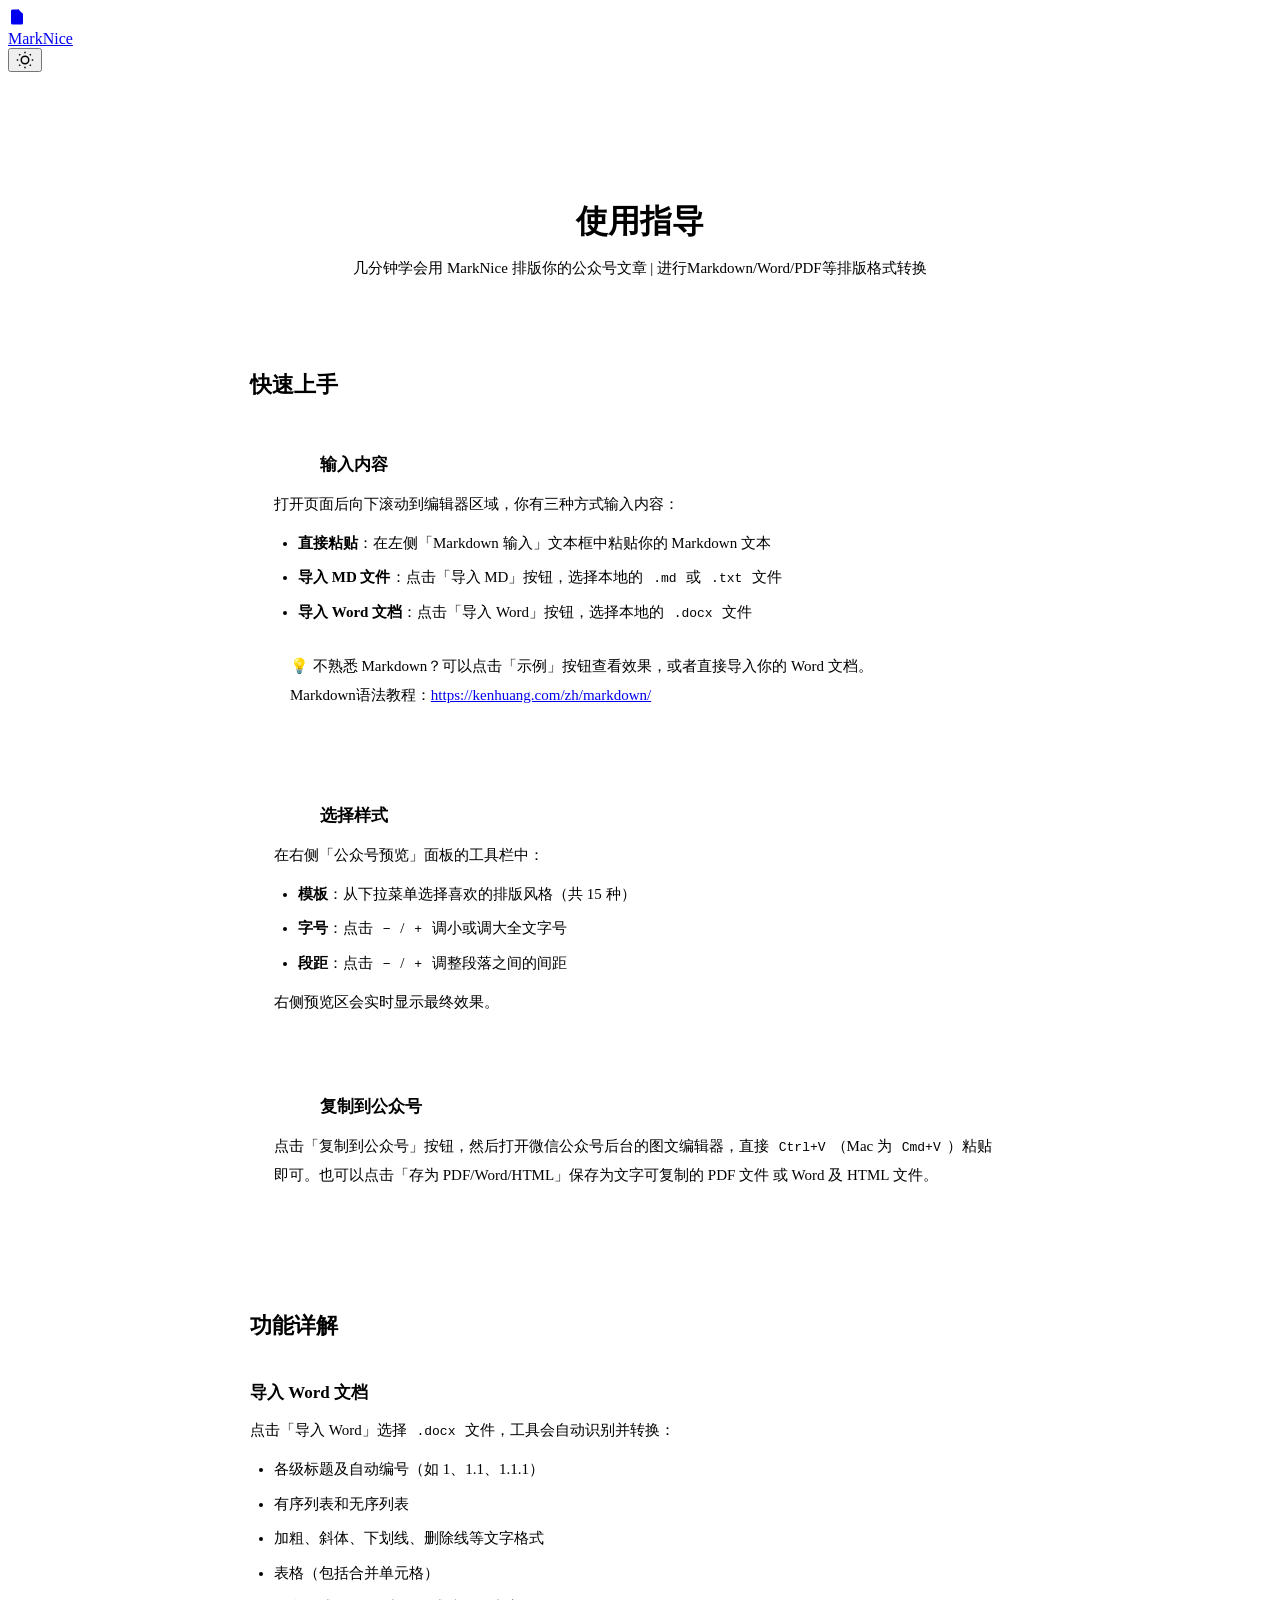
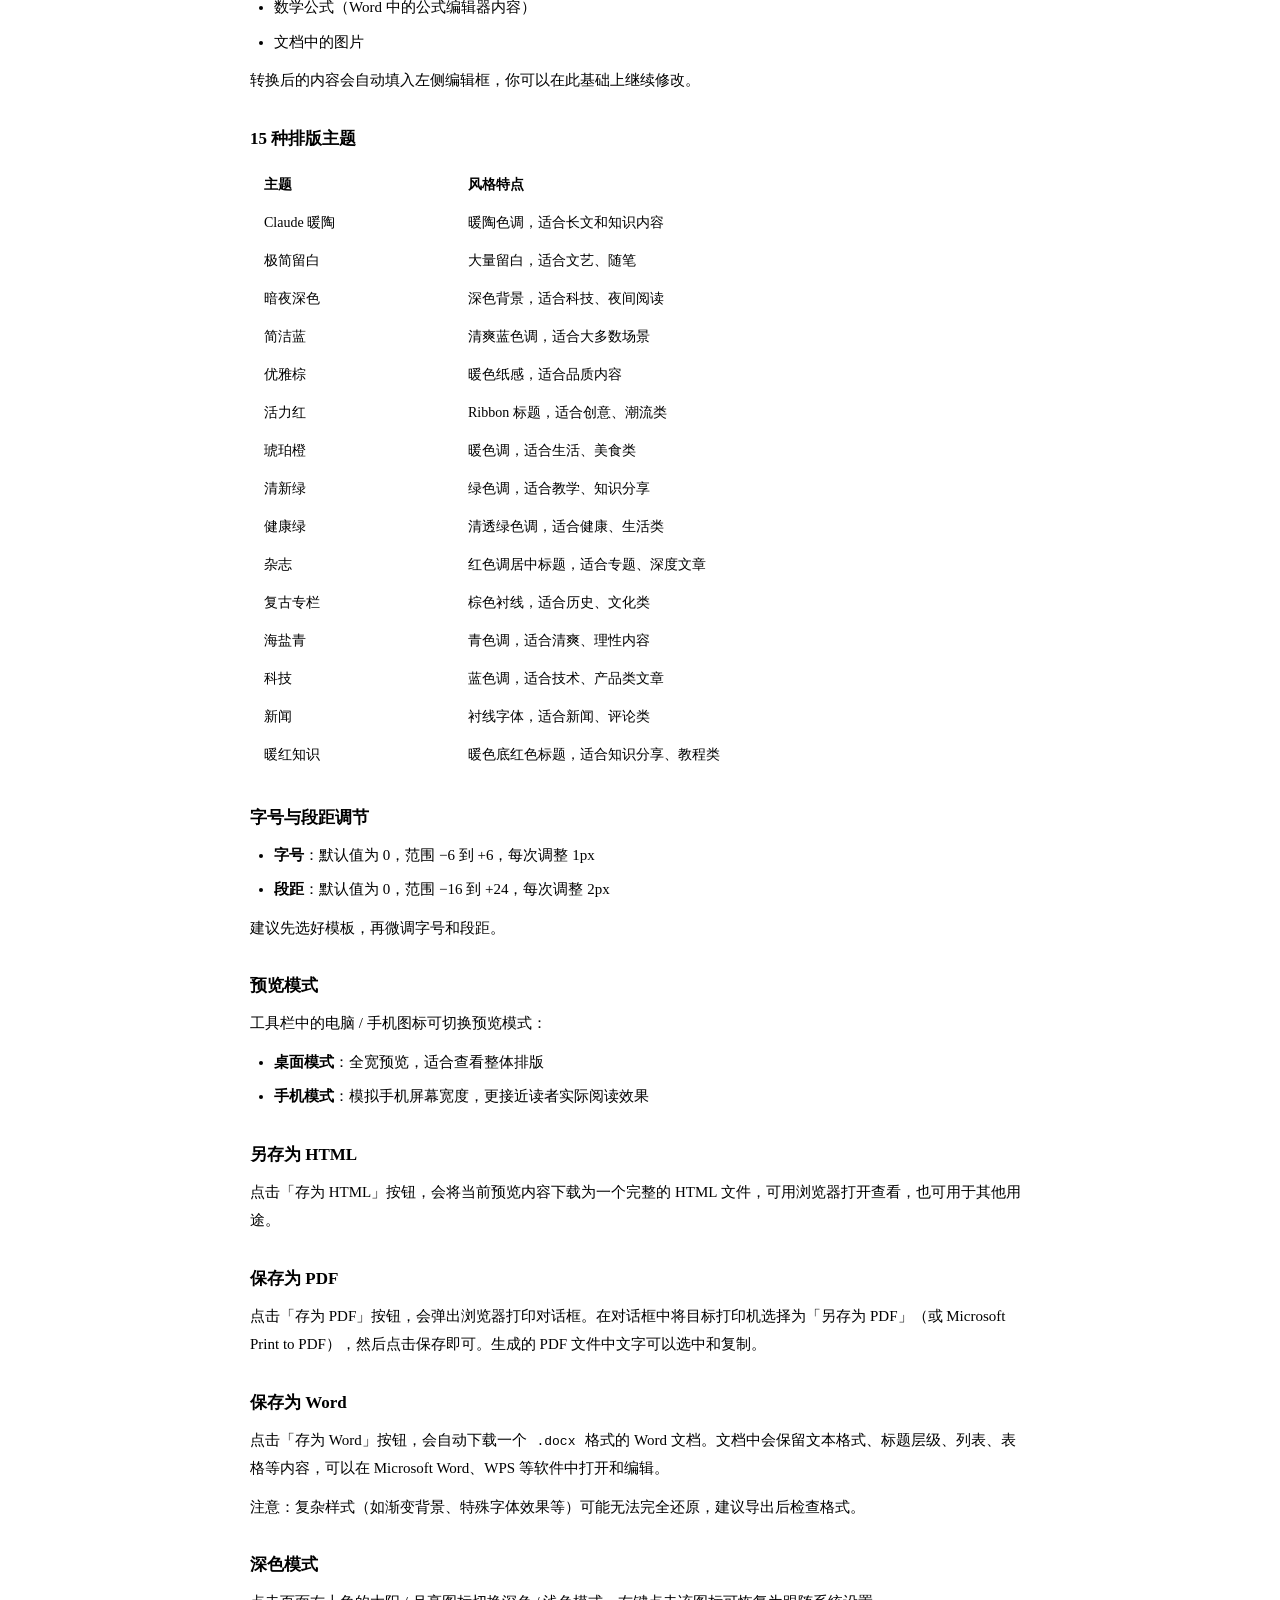
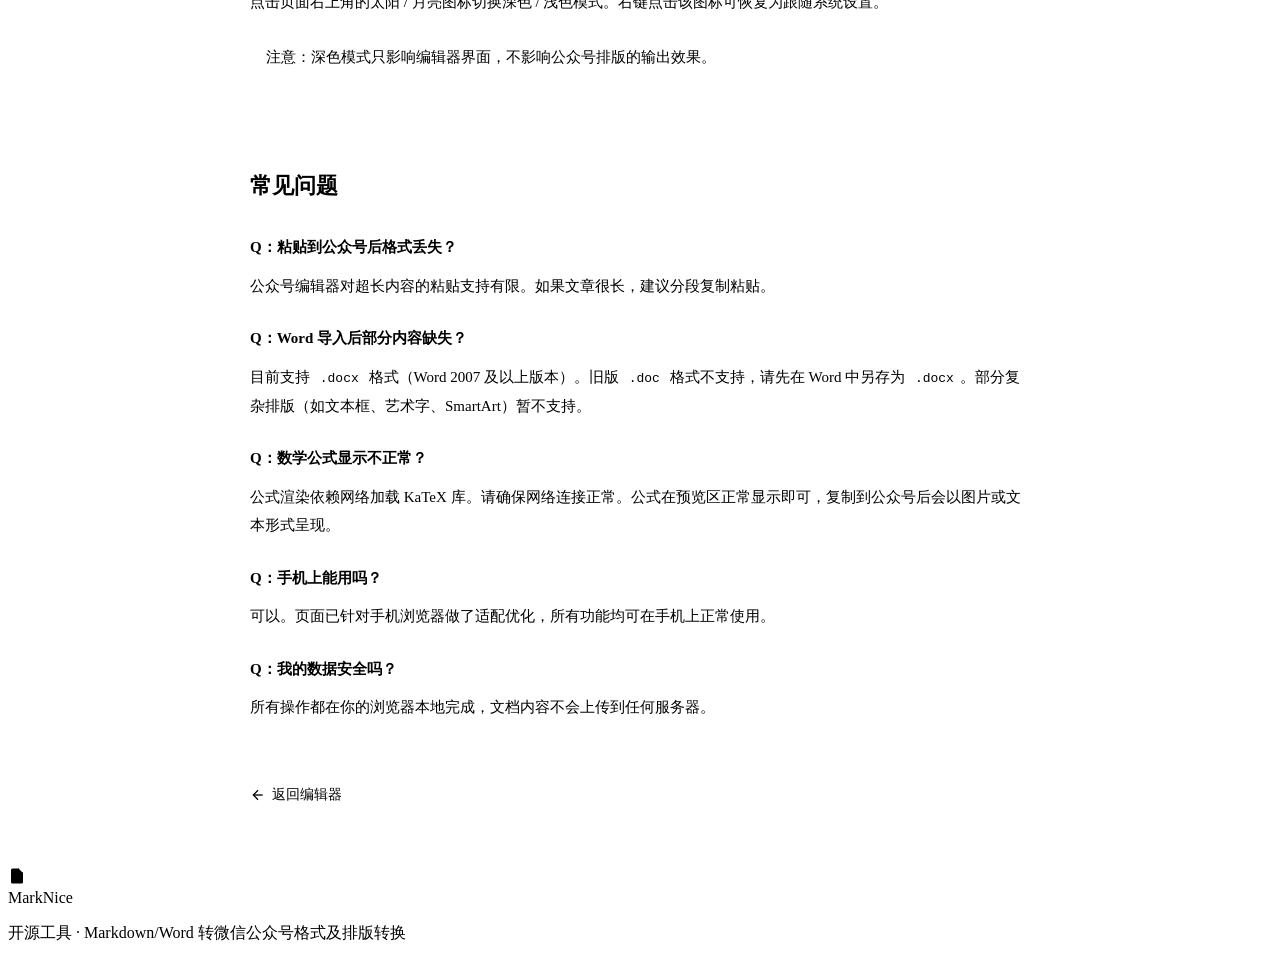
==== guide.html @ 3e1330f6 "Update themes" ====
<!doctype html>
<html lang="zh-CN">
<head>
  <meta charset="UTF-8" />
  <meta name="viewport" content="width=device-width, initial-scale=1.0" />
  <title>使用指导 | MarkNice</title>
  <link rel="stylesheet" href="./src/styles.css" />
  <style>
    .guide-section {
      padding: 100px 0 60px;
      background: var(--bg);
    }
    .guide-content {
      max-width: 780px;
      margin: 0 auto;
      padding: 0 24px;
    }
    .guide-content h1 {
      font-size: 32px;
      font-weight: 800;
      color: var(--text);
      margin-bottom: 8px;
      text-align: center;
    }
    .guide-subtitle {
      text-align: center;
      color: var(--text-secondary);
      font-size: 15px;
      margin-bottom: 40px;
    }
    .guide-content h2 {
      font-size: 22px;
      font-weight: 700;
      color: var(--text);
      margin: 48px 0 16px;
      padding-bottom: 8px;
      border-bottom: 2px solid var(--accent-light);
    }
    .guide-content h3 {
      font-size: 17px;
      font-weight: 700;
      color: var(--text);
      margin: 32px 0 12px;
    }
    .guide-content p {
      font-size: 15px;
      line-height: 1.9;
      color: var(--text-secondary);
      margin: 10px 0;
    }
    .guide-content ul, .guide-content ol {
      padding-left: 24px;
      margin: 10px 0;
    }
    .guide-content li {
      font-size: 15px;
      line-height: 1.9;
      color: var(--text-secondary);
      margin: 6px 0;
    }
    .guide-content strong {
      color: var(--text);
      font-weight: 600;
    }
    .guide-content code {
      background: var(--bg-muted);
      padding: 2px 6px;
      border-radius: 4px;
      font-size: 13px;
      font-family: Menlo, Consolas, monospace;
    }
    .guide-content hr {
      border: none;
      border-top: 1px solid var(--card-border);
      margin: 40px 0;
    }
    .guide-content blockquote {
      margin: 14px 0;
      padding: 12px 16px;
      border-left: 4px solid var(--accent);
      background: var(--accent-light);
      border-radius: 0 8px 8px 0;
      color: var(--text-secondary);
      font-size: 14px;
      line-height: 1.8;
    }
    .guide-content blockquote p { margin: 0; }
    .guide-table {
      width: 100%;
      border-collapse: collapse;
      margin: 16px 0;
      font-size: 14px;
    }
    .guide-table th, .guide-table td {
      border: 1px solid var(--card-border);
      padding: 10px 14px;
      text-align: left;
    }
    .guide-table th {
      background: var(--bg-soft);
      font-weight: 600;
      color: var(--text);
    }
    .guide-table td {
      color: var(--text-secondary);
    }
    .step-card {
      background: var(--card);
      border: 1px solid var(--card-border);
      border-radius: var(--radius);
      padding: 24px;
      margin: 16px 0;
      box-shadow: var(--shadow-sm);
    }
    .step-num {
      display: inline-flex;
      align-items: center;
      justify-content: center;
      width: 32px;
      height: 32px;
      background: linear-gradient(135deg, var(--gradient-from), var(--gradient-to));
      color: #fff;
      font-size: 15px;
      font-weight: 700;
      border-radius: 50%;
      margin-right: 10px;
      vertical-align: middle;
    }
    .step-title {
      font-size: 17px;
      font-weight: 700;
      color: var(--text);
      vertical-align: middle;
    }
    .faq-item { margin: 24px 0; }
    .faq-q {
      font-size: 15px;
      font-weight: 700;
      color: var(--text);
      margin-bottom: 6px;
    }
    .faq-a {
      font-size: 14px;
      line-height: 1.85;
      color: var(--text-secondary);
    }
    .back-link {
      display: inline-flex;
      align-items: center;
      gap: 6px;
      color: var(--accent);
      text-decoration: none;
      font-size: 14px;
      font-weight: 500;
      margin-top: 40px;
      transition: opacity 0.2s;
    }
    .back-link:hover { opacity: 0.8; }
    @media (max-width: 768px) {
      .guide-section { padding: 80px 0 40px; }
      .guide-content h1 { font-size: 24px; }
      .guide-content h2 { font-size: 19px; margin-top: 36px; }
      .guide-content { padding: 0 16px; }
      .step-card { padding: 18px; }
    }
  </style>
</head>
<body>
  <!-- Navbar -->
  <nav id="navbar" class="navbar">
    <div class="nav-inner">
      <a href="./index.html" class="logo">
        <div class="logo-icon">
          <svg viewBox="0 0 24 24" width="18" height="18" fill="currentColor">
            <path d="M14 2H6a2 2 0 0 0-2 2v16a2 2 0 0 0 2 2h12a2 2 0 0 0 2-2V8l-6-6z"/>
            <polyline points="14 2 14 8 20 8" fill="none" stroke="currentColor" stroke-width="1.5"/>
          </svg>
        </div>
        <span class="logo-text">MarkNice</span>
      </a>
      <div class="nav-actions">
        <button id="modeToggleBtn" class="nav-btn" title="切换主题">
          <svg id="sunIcon" viewBox="0 0 24 24" width="18" height="18" fill="none" stroke="currentColor" stroke-width="2">
            <circle cx="12" cy="12" r="5"/><line x1="12" y1="1" x2="12" y2="3"/><line x1="12" y1="21" x2="12" y2="23"/><line x1="4.22" y1="4.22" x2="5.64" y2="5.64"/><line x1="18.36" y1="18.36" x2="19.78" y2="19.78"/><line x1="1" y1="12" x2="3" y2="12"/><line x1="21" y1="12" x2="23" y2="12"/><line x1="4.22" y1="19.78" x2="5.64" y2="18.36"/><line x1="18.36" y1="5.64" x2="19.78" y2="4.22"/>
          </svg>
          <svg id="moonIcon" viewBox="0 0 24 24" width="18" height="18" fill="none" stroke="currentColor" stroke-width="2" style="display:none">
            <path d="M21 12.79A9 9 0 1 1 11.21 3 7 7 0 0 0 21 12.79z"/>
          </svg>
        </button>
      </div>
    </div>
  </nav>

  <section class="guide-section">
    <div class="guide-content">
      <h1>使用指导</h1>
      <p class="guide-subtitle">几分钟学会用 MarkNice 排版你的公众号文章 | 进行Markdown/Word/PDF等<span class="gradient-text">排版格式转换</span></p>

      <hr />

      <h2>快速上手</h2>

      <div class="step-card">
        <span class="step-num">1</span>
        <span class="step-title">输入内容</span>
        <p>打开页面后向下滚动到编辑器区域，你有三种方式输入内容：</p>
        <ul>
          <li><strong>直接粘贴</strong>：在左侧「Markdown 输入」文本框中粘贴你的 Markdown 文本</li>
          <li><strong>导入 MD 文件</strong>：点击「导入 MD」按钮，选择本地的 <code>.md</code> 或 <code>.txt</code> 文件</li>
          <li><strong>导入 Word 文档</strong>：点击「导入 Word」按钮，选择本地的 <code>.docx</code> 文件</li>
        </ul>
        <blockquote><p>💡 不熟悉 Markdown？可以点击「示例」按钮查看效果，或者直接导入你的 Word 文档。<br/> Markdown语法教程：<a href="https://kenhuang.com/zh/markdown/">https://kenhuang.com/zh/markdown/ </a></p></blockquote>
      </div>

      <div class="step-card">
        <span class="step-num">2</span>
        <span class="step-title">选择样式</span>
        <p>在右侧「公众号预览」面板的工具栏中：</p>
        <ul>
          <li><strong>模板</strong>：从下拉菜单选择喜欢的排版风格（共 15 种）</li>
          <li><strong>字号</strong>：点击 <code>−</code> / <code>+</code> 调小或调大全文字号</li>
          <li><strong>段距</strong>：点击 <code>−</code> / <code>+</code> 调整段落之间的间距</li>
        </ul>
        <p>右侧预览区会实时显示最终效果。</p>
      </div>

      <div class="step-card">
        <span class="step-num">3</span>
        <span class="step-title">复制到公众号</span>
        <p>点击「复制到公众号」按钮，然后打开微信公众号后台的图文编辑器，直接 <code>Ctrl+V</code>（Mac 为 <code>Cmd+V</code>）粘贴即可。也可以点击「存为 PDF/Word/HTML」保存为文字可复制的 PDF 文件 或 Word 及 HTML 文件。</p>
      </div>

      <hr />

      <h2>功能详解</h2>

      <h3>导入 Word 文档</h3>
      <p>点击「导入 Word」选择 <code>.docx</code> 文件，工具会自动识别并转换：</p>
      <ul>
        <li>各级标题及自动编号（如 1、1.1、1.1.1）</li>
        <li>有序列表和无序列表</li>
        <li>加粗、斜体、下划线、删除线等文字格式</li>
        <li>表格（包括合并单元格）</li>
        <li>数学公式（Word 中的公式编辑器内容）</li>
        <li>文档中的图片</li>
      </ul>
      <p>转换后的内容会自动填入左侧编辑框，你可以在此基础上继续修改。</p>

      <h3>15 种排版主题</h3>
      <table class="guide-table">
        <thead>
          <tr><th>主题</th><th>风格特点</th></tr>
        </thead>
        <tbody>
          <tr><td>Claude 暖陶</td><td>暖陶色调，适合长文和知识内容</td></tr>
          <tr><td>极简留白</td><td>大量留白，适合文艺、随笔</td></tr>
          <tr><td>暗夜深色</td><td>深色背景，适合科技、夜间阅读</td></tr>
          <tr><td>简洁蓝</td><td>清爽蓝色调，适合大多数场景</td></tr>
          <tr><td>优雅棕</td><td>暖色纸感，适合品质内容</td></tr>
          <tr><td>活力红</td><td>Ribbon 标题，适合创意、潮流类</td></tr>
          <tr><td>琥珀橙</td><td>暖色调，适合生活、美食类</td></tr>
          <tr><td>清新绿</td><td>绿色调，适合教学、知识分享</td></tr>
          <tr><td>健康绿</td><td>清透绿色调，适合健康、生活类</td></tr>
          <tr><td>杂志</td><td>红色调居中标题，适合专题、深度文章</td></tr>
          <tr><td>复古专栏</td><td>棕色衬线，适合历史、文化类</td></tr>
          <tr><td>海盐青</td><td>青色调，适合清爽、理性内容</td></tr>
          <tr><td>科技</td><td>蓝色调，适合技术、产品类文章</td></tr>
          <tr><td>新闻</td><td>衬线字体，适合新闻、评论类</td></tr>
          <tr><td>暖红知识</td><td>暖色底红色标题，适合知识分享、教程类</td></tr>
        </tbody>
      </table>

      <h3>字号与段距调节</h3>
      <ul>
        <li><strong>字号</strong>：默认值为 0，范围 −6 到 +6，每次调整 1px</li>
        <li><strong>段距</strong>：默认值为 0，范围 −16 到 +24，每次调整 2px</li>
      </ul>
      <p>建议先选好模板，再微调字号和段距。</p>

      <h3>预览模式</h3>
      <p>工具栏中的电脑 / 手机图标可切换预览模式：</p>
      <ul>
        <li><strong>桌面模式</strong>：全宽预览，适合查看整体排版</li>
        <li><strong>手机模式</strong>：模拟手机屏幕宽度，更接近读者实际阅读效果</li>
      </ul>

      <h3>另存为 HTML</h3>
      <p>点击「存为 HTML」按钮，会将当前预览内容下载为一个完整的 HTML 文件，可用浏览器打开查看，也可用于其他用途。</p>

      <h3>保存为 PDF</h3>
      <p>点击「存为 PDF」按钮，会弹出浏览器打印对话框。在对话框中将目标打印机选择为「另存为 PDF」（或 Microsoft Print to PDF），然后点击保存即可。生成的 PDF 文件中文字可以选中和复制。</p>

      <h3>保存为 Word</h3>
      <p>点击「存为 Word」按钮，会自动下载一个 <code>.docx</code> 格式的 Word 文档。文档中会保留文本格式、标题层级、列表、表格等内容，可以在 Microsoft Word、WPS 等软件中打开和编辑。</p>
      <p>注意：复杂样式（如渐变背景、特殊字体效果等）可能无法完全还原，建议导出后检查格式。</p>

      <h3>深色模式</h3>
      <p>点击页面右上角的太阳 / 月亮图标切换深色 / 浅色模式。右键点击该图标可恢复为跟随系统设置。</p>
      <blockquote><p>注意：深色模式只影响编辑器界面，不影响公众号排版的输出效果。</p></blockquote>

      <hr />

      <h2>常见问题</h2>

      <div class="faq-item">
        <p class="faq-q">Q：粘贴到公众号后格式丢失？</p>
        <p class="faq-a">公众号编辑器对超长内容的粘贴支持有限。如果文章很长，建议分段复制粘贴。</p>
      </div>

      <div class="faq-item">
        <p class="faq-q">Q：Word 导入后部分内容缺失？</p>
        <p class="faq-a">目前支持 <code>.docx</code> 格式（Word 2007 及以上版本）。旧版 <code>.doc</code> 格式不支持，请先在 Word 中另存为 <code>.docx</code>。部分复杂排版（如文本框、艺术字、SmartArt）暂不支持。</p>
      </div>

      <div class="faq-item">
        <p class="faq-q">Q：数学公式显示不正常？</p>
        <p class="faq-a">公式渲染依赖网络加载 KaTeX 库。请确保网络连接正常。公式在预览区正常显示即可，复制到公众号后会以图片或文本形式呈现。</p>
      </div>

      <div class="faq-item">
        <p class="faq-q">Q：手机上能用吗？</p>
        <p class="faq-a">可以。页面已针对手机浏览器做了适配优化，所有功能均可在手机上正常使用。</p>
      </div>

      <div class="faq-item">
        <p class="faq-q">Q：我的数据安全吗？</p>
        <p class="faq-a">所有操作都在你的浏览器本地完成，文档内容不会上传到任何服务器。</p>
      </div>

      <a href="./index.html" class="back-link">
        <svg viewBox="0 0 24 24" width="16" height="16" fill="none" stroke="currentColor" stroke-width="2"><line x1="19" y1="12" x2="5" y2="12"/><polyline points="12 19 5 12 12 5"/></svg>
        返回编辑器
      </a>
    </div>
  </section>

  <!-- Footer -->
  <footer class="footer">
    <div class="container">
      <div class="footer-inner">
        <div class="footer-logo">
          <div class="logo-icon">
            <svg viewBox="0 0 24 24" width="18" height="18" fill="currentColor">
              <path d="M14 2H6a2 2 0 0 0-2 2v16a2 2 0 0 0 2 2h12a2 2 0 0 0 2-2V8l-6-6z"/>
              <polyline points="14 2 14 8 20 8" fill="none" stroke="currentColor" stroke-width="1.5"/>
            </svg>
          </div>
          <span class="logo-text">MarkNice</span>
        </div>
        <p class="footer-copy">开源工具 · Markdown/Word 转微信公众号格式及排版转换</p>
      </div>
    </div>
  </footer>

  <script>
    // Dark mode toggle (same logic as main page)
    const modeToggleBtn = document.getElementById('modeToggleBtn');
    const sunIcon = document.getElementById('sunIcon');
    const moonIcon = document.getElementById('moonIcon');
    function systemMode() { return window.matchMedia('(prefers-color-scheme: dark)').matches ? 'dark' : 'light'; }
    function updateModeUi(mode) {
      document.body.setAttribute('data-mode', mode);
      sunIcon.style.display = mode === 'dark' ? 'none' : 'block';
      moonIcon.style.display = mode === 'dark' ? 'block' : 'none';
    }
    const savedMode = localStorage.getItem('ui-mode');
    if (savedMode) updateModeUi(savedMode); else updateModeUi(systemMode());
    window.matchMedia('(prefers-color-scheme: dark)').addEventListener('change', () => {
      if (!localStorage.getItem('ui-mode')) updateModeUi(systemMode());
    });
    modeToggleBtn.addEventListener('click', () => {
      const cur = document.body.getAttribute('data-mode') || systemMode();
      const next = cur === 'light' ? 'dark' : 'light';
      updateModeUi(next);
      localStorage.setItem('ui-mode', next);
    });
    modeToggleBtn.addEventListener('contextmenu', (e) => {
      e.preventDefault();
      localStorage.removeItem('ui-mode');
      updateModeUi(systemMode());
    });
    // Navbar scroll
    const navbar = document.getElementById('navbar');
    window.addEventListener('scroll', () => { navbar.classList.toggle('scrolled', window.scrollY > 10); });
  </script>
</body>
</html>
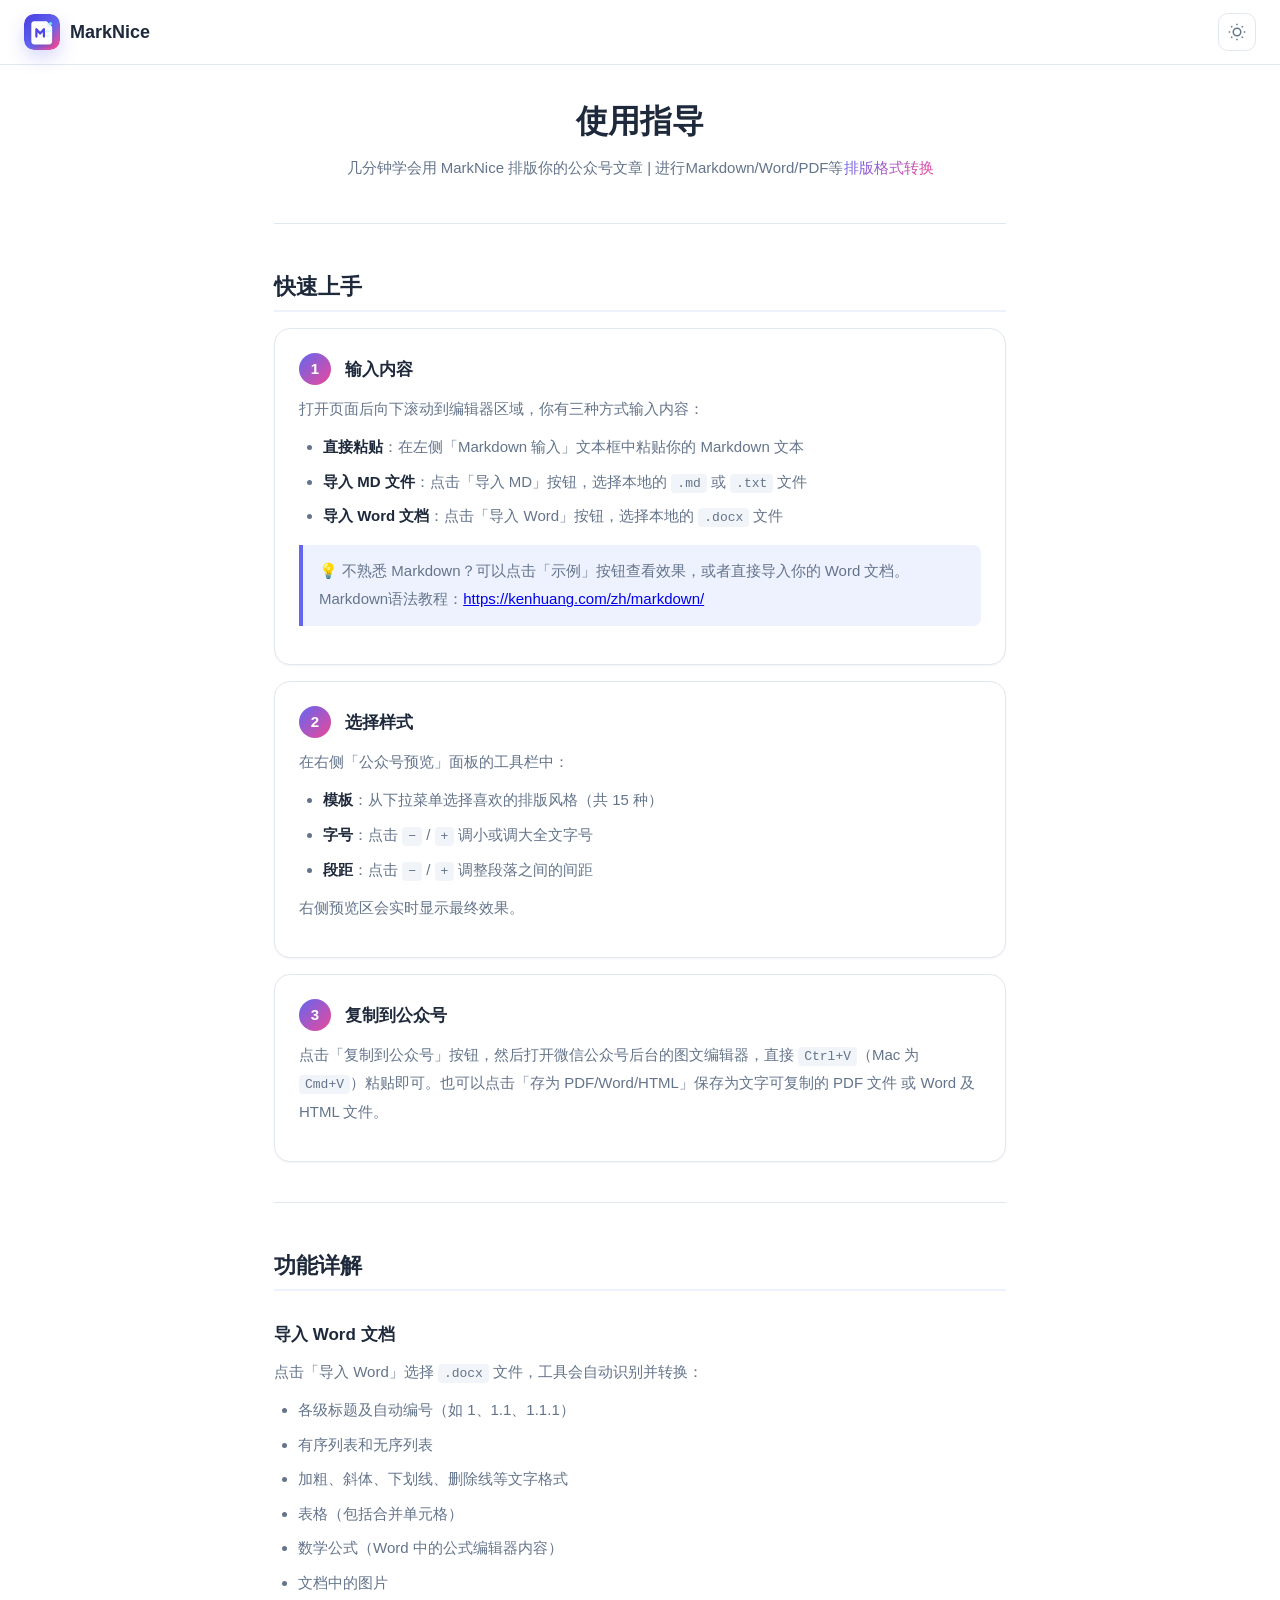
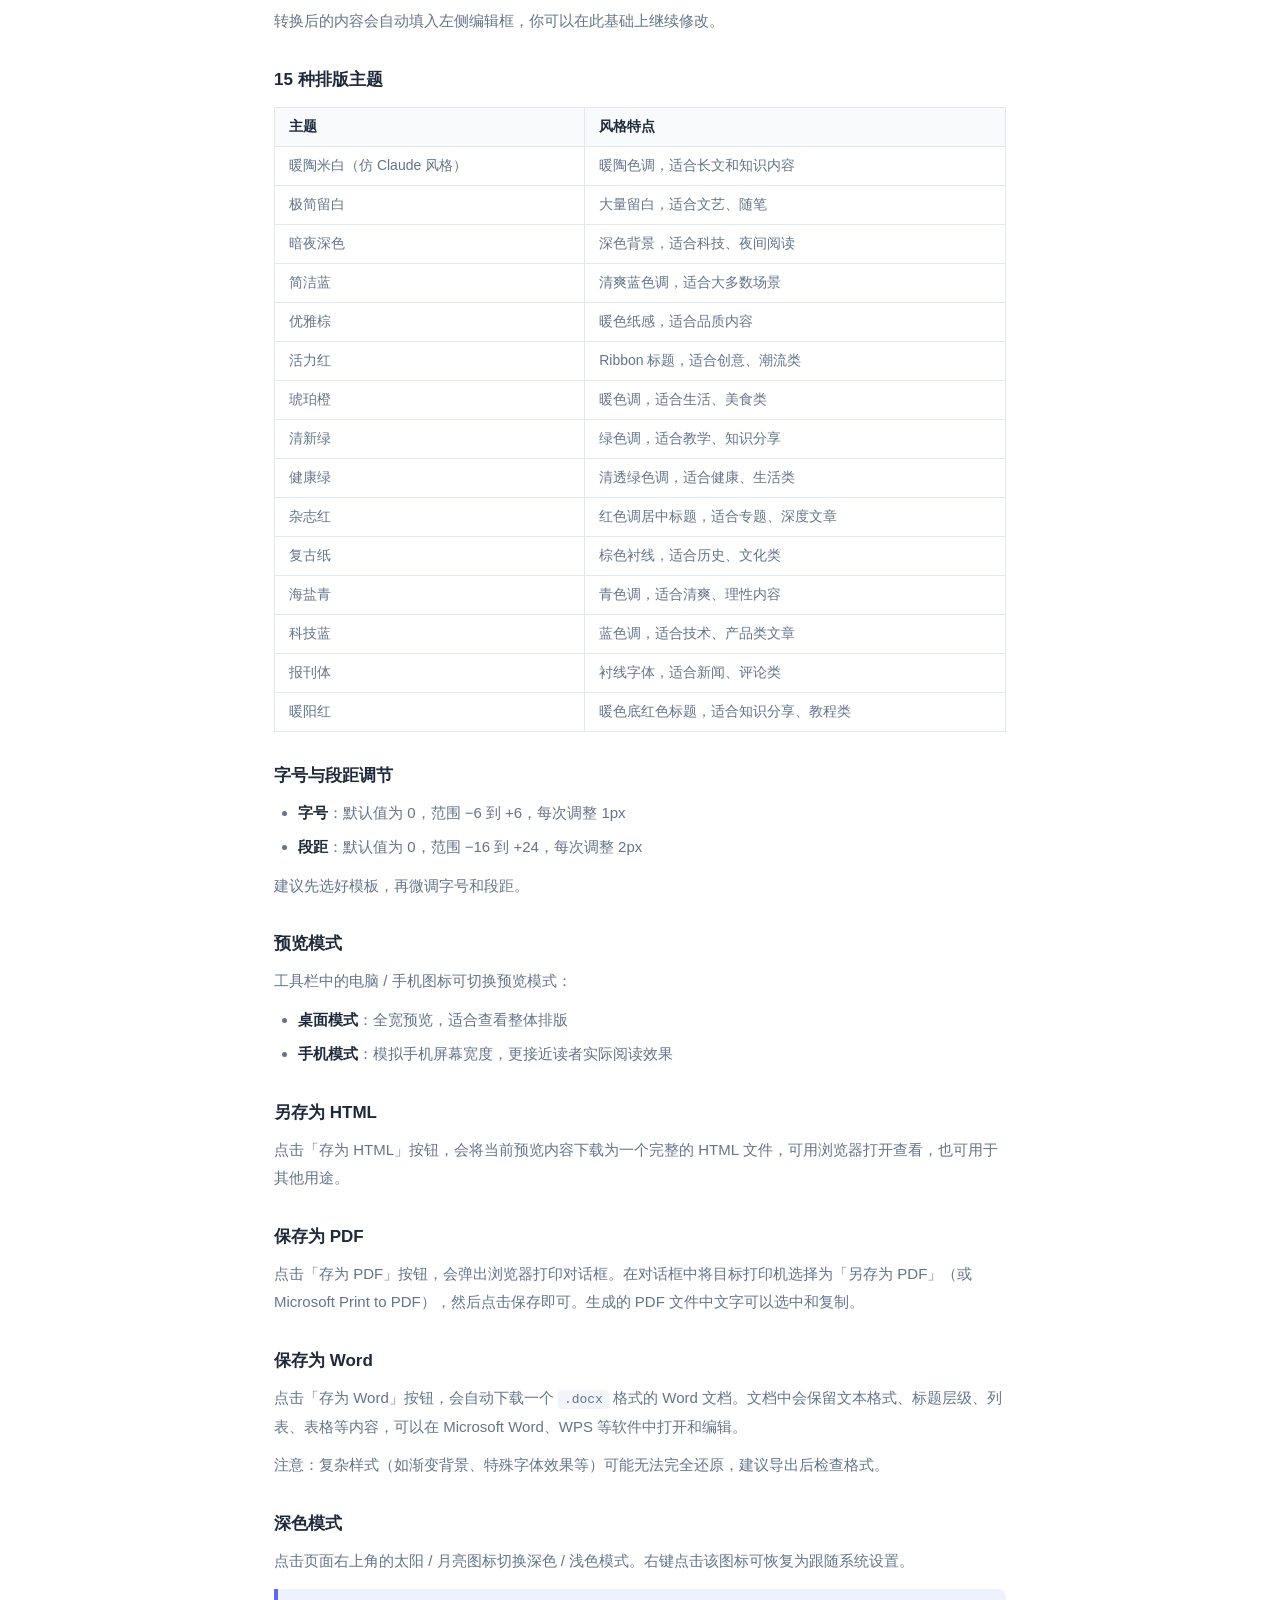
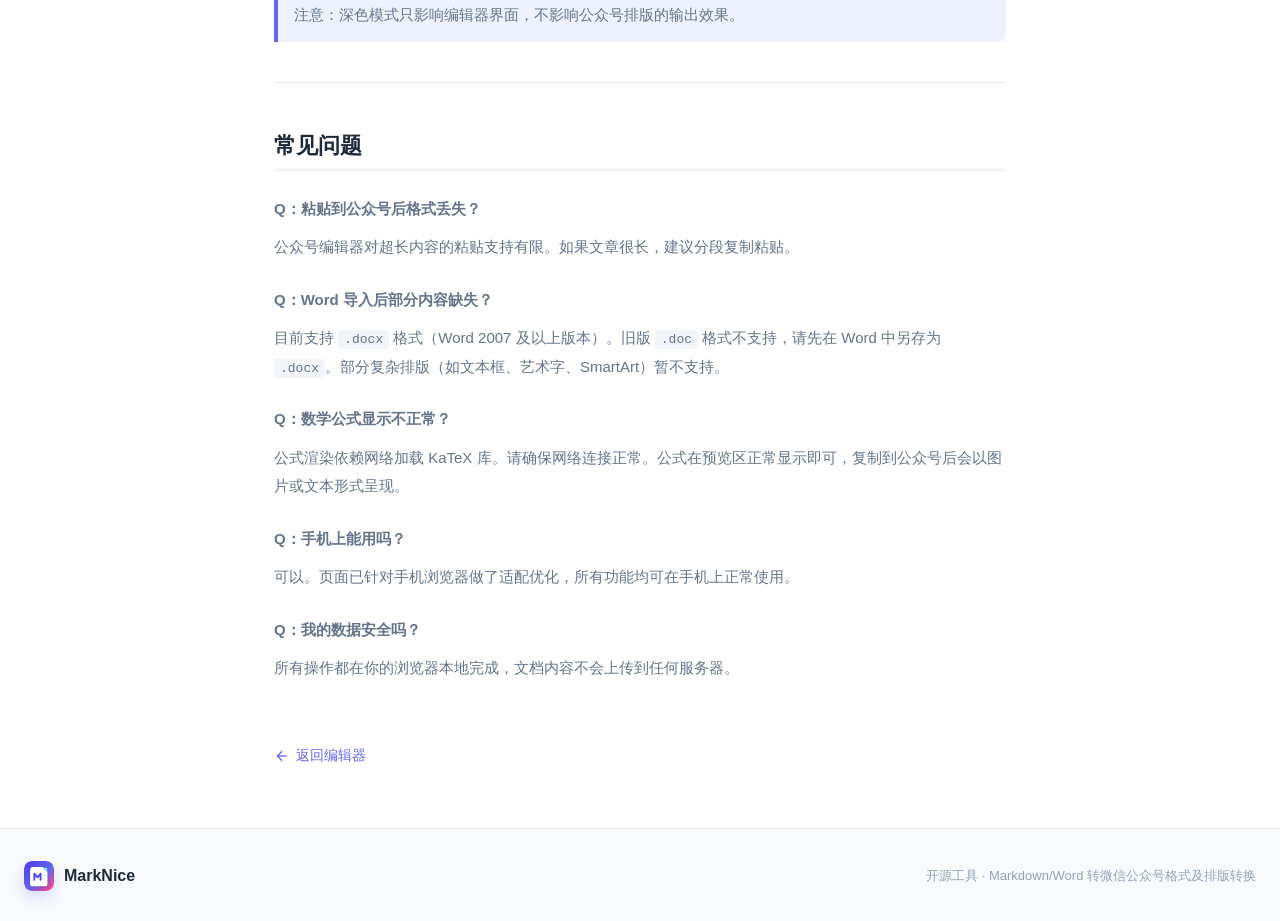
==== commit 9d9a853b: "feat: 增加本地图片导入和 OSS 临时上传" ====
--- a/guide.html
+++ b/guide.html
@@ -4,6 +4,7 @@
   <meta charset="UTF-8" />
   <meta name="viewport" content="width=device-width, initial-scale=1.0" />
   <title>使用指导 | MarkNice</title>
+  <link rel="icon" type="image/svg+xml" href="./src/marknice-icon.svg" />
   <link rel="stylesheet" href="./src/styles.css" />
   <style>
     .guide-section {
@@ -170,11 +171,8 @@
   <nav id="navbar" class="navbar">
     <div class="nav-inner">
       <a href="./index.html" class="logo">
-        <div class="logo-icon">
-          <svg viewBox="0 0 24 24" width="18" height="18" fill="currentColor">
-            <path d="M14 2H6a2 2 0 0 0-2 2v16a2 2 0 0 0 2 2h12a2 2 0 0 0 2-2V8l-6-6z"/>
-            <polyline points="14 2 14 8 20 8" fill="none" stroke="currentColor" stroke-width="1.5"/>
-          </svg>
+        <div class="logo-icon" aria-hidden="true">
+          <img src="./src/marknice-icon.svg" alt="" width="36" height="36" />
         </div>
         <span class="logo-text">MarkNice</span>
       </a>
@@ -252,7 +250,7 @@
           <tr><th>主题</th><th>风格特点</th></tr>
         </thead>
         <tbody>
-          <tr><td>Claude 暖陶</td><td>暖陶色调，适合长文和知识内容</td></tr>
+          <tr><td>暖陶米白（仿 Claude 风格）</td><td>暖陶色调，适合长文和知识内容</td></tr>
           <tr><td>极简留白</td><td>大量留白，适合文艺、随笔</td></tr>
           <tr><td>暗夜深色</td><td>深色背景，适合科技、夜间阅读</td></tr>
           <tr><td>简洁蓝</td><td>清爽蓝色调，适合大多数场景</td></tr>
@@ -261,12 +259,12 @@
           <tr><td>琥珀橙</td><td>暖色调，适合生活、美食类</td></tr>
           <tr><td>清新绿</td><td>绿色调，适合教学、知识分享</td></tr>
           <tr><td>健康绿</td><td>清透绿色调，适合健康、生活类</td></tr>
-          <tr><td>杂志</td><td>红色调居中标题，适合专题、深度文章</td></tr>
-          <tr><td>复古专栏</td><td>棕色衬线，适合历史、文化类</td></tr>
+          <tr><td>杂志红</td><td>红色调居中标题，适合专题、深度文章</td></tr>
+          <tr><td>复古纸</td><td>棕色衬线，适合历史、文化类</td></tr>
           <tr><td>海盐青</td><td>青色调，适合清爽、理性内容</td></tr>
-          <tr><td>科技</td><td>蓝色调，适合技术、产品类文章</td></tr>
-          <tr><td>新闻</td><td>衬线字体，适合新闻、评论类</td></tr>
-          <tr><td>暖红知识</td><td>暖色底红色标题，适合知识分享、教程类</td></tr>
+          <tr><td>科技蓝</td><td>蓝色调，适合技术、产品类文章</td></tr>
+          <tr><td>报刊体</td><td>衬线字体，适合新闻、评论类</td></tr>
+          <tr><td>暖阳红</td><td>暖色底红色标题，适合知识分享、教程类</td></tr>
         </tbody>
       </table>
 
@@ -339,11 +337,8 @@
     <div class="container">
       <div class="footer-inner">
         <div class="footer-logo">
-          <div class="logo-icon">
-            <svg viewBox="0 0 24 24" width="18" height="18" fill="currentColor">
-              <path d="M14 2H6a2 2 0 0 0-2 2v16a2 2 0 0 0 2 2h12a2 2 0 0 0 2-2V8l-6-6z"/>
-              <polyline points="14 2 14 8 20 8" fill="none" stroke="currentColor" stroke-width="1.5"/>
-            </svg>
+          <div class="logo-icon" aria-hidden="true">
+            <img src="./src/marknice-icon.svg" alt="" width="30" height="30" />
           </div>
           <span class="logo-text">MarkNice</span>
         </div>
--- a/src/styles.css
+++ b/src/styles.css
@@ -0,0 +1,1133 @@
+/* ===== CSS Variables ===== */
+:root {
+  --bg: #ffffff;
+  --bg-soft: #f8fafc;
+  --bg-muted: #f1f5f9;
+  --card: #ffffff;
+  --card-border: #e2e8f0;
+  --text: #1e293b;
+  --text-secondary: #64748b;
+  --text-muted: #94a3b8;
+  --accent: #6366f1;
+  --accent-hover: #4f46e5;
+  --accent-light: #eef2ff;
+  --gradient-from: #6366f1;
+  --gradient-to: #ec4899;
+  --input-bg: #ffffff;
+  --input-border: #e2e8f0;
+  --input-focus: #6366f1;
+  --shadow-sm: 0 1px 2px rgba(0,0,0,0.05);
+  --shadow-md: 0 4px 6px -1px rgba(0,0,0,0.07), 0 2px 4px -2px rgba(0,0,0,0.05);
+  --shadow-lg: 0 10px 15px -3px rgba(0,0,0,0.08), 0 4px 6px -4px rgba(0,0,0,0.05);
+  --shadow-xl: 0 20px 25px -5px rgba(0,0,0,0.08), 0 8px 10px -6px rgba(0,0,0,0.04);
+  --radius: 16px;
+  --radius-sm: 10px;
+}
+
+body[data-mode='dark'] {
+  --bg: #0f172a;
+  --bg-soft: #1e293b;
+  --bg-muted: #334155;
+  --card: #1e293b;
+  --card-border: #334155;
+  --text: #f1f5f9;
+  --text-secondary: #94a3b8;
+  --text-muted: #64748b;
+  --accent: #818cf8;
+  --accent-hover: #6366f1;
+  --accent-light: rgba(99,102,241,0.15);
+  --input-bg: #0f172a;
+  --input-border: #334155;
+  --input-focus: #818cf8;
+  --shadow-sm: 0 1px 2px rgba(0,0,0,0.2);
+  --shadow-md: 0 4px 6px -1px rgba(0,0,0,0.3);
+  --shadow-lg: 0 10px 15px -3px rgba(0,0,0,0.3);
+  --shadow-xl: 0 20px 25px -5px rgba(0,0,0,0.4);
+}
+
+/* ===== Reset & Base ===== */
+*, *::before, *::after { box-sizing: border-box; margin: 0; padding: 0; }
+
+html { scroll-behavior: smooth; }
+
+/* Respect user's motion preferences */
+@media (prefers-reduced-motion: reduce) {
+  html { scroll-behavior: auto; }
+  *, *::before, *::after {
+    animation-duration: 0.01ms !important;
+    animation-iteration-count: 1 !important;
+    transition-duration: 0.01ms !important;
+  }
+}
+
+/* Skip-to-content link for keyboard users */
+.skip-link {
+  position: absolute;
+  top: -40px;
+  left: 8px;
+  background: var(--accent);
+  color: #fff;
+  padding: 8px 16px;
+  border-radius: 6px;
+  text-decoration: none;
+  font-size: 14px;
+  font-weight: 500;
+  z-index: 1000;
+  transition: top 0.2s;
+}
+.skip-link:focus { top: 8px; }
+
+/* Visible keyboard focus styles */
+:focus-visible {
+  outline: 2px solid var(--accent);
+  outline-offset: 2px;
+  border-radius: 4px;
+}
+button:focus-visible,
+a:focus-visible,
+.toolbar-btn:focus-visible,
+.file-upload-btn:focus-visible,
+.format-btn:focus-visible,
+.font-size-btn:focus-visible,
+.mode-btn:focus-visible,
+.nav-btn:focus-visible {
+  outline: 2px solid var(--accent);
+  outline-offset: 2px;
+}
+
+body {
+  font-family: 'Inter', -apple-system, BlinkMacSystemFont, 'Segoe UI', 'PingFang SC', 'Microsoft YaHei', sans-serif;
+  color: var(--text);
+  background: var(--bg);
+  -webkit-font-smoothing: antialiased;
+  -moz-osx-font-smoothing: grayscale;
+  transition: background 0.3s ease, color 0.3s ease;
+}
+
+.container {
+  max-width: 1280px;
+  margin: 0 auto;
+  padding: 0 24px;
+}
+
+/* ===== Gradient Utilities ===== */
+.gradient-text {
+  background: linear-gradient(135deg, var(--gradient-from), var(--gradient-to));
+  -webkit-background-clip: text;
+  -webkit-text-fill-color: transparent;
+  background-clip: text;
+}
+
+/* ===== Grid Pattern ===== */
+.grid-pattern {
+  position: absolute;
+  inset: 0;
+  background-image:
+    linear-gradient(rgba(99,102,241,0.04) 1px, transparent 1px),
+    linear-gradient(90deg, rgba(99,102,241,0.04) 1px, transparent 1px);
+  background-size: 40px 40px;
+  pointer-events: none;
+}
+
+/* ===== Navbar ===== */
+.navbar {
+  position: fixed;
+  top: 0;
+  left: 0;
+  right: 0;
+  z-index: 100;
+  background: var(--bg);
+  border-bottom: 1px solid var(--card-border);
+  transition: background 0.3s, box-shadow 0.3s, border-color 0.3s;
+}
+
+.navbar.scrolled {
+  background: rgba(255,255,255,0.95);
+  backdrop-filter: blur(12px);
+  -webkit-backdrop-filter: blur(12px);
+  box-shadow: var(--shadow-sm);
+}
+
+body[data-mode='dark'] .navbar.scrolled {
+  background: rgba(15,23,42,0.95);
+}
+
+.nav-inner {
+  max-width: 1280px;
+  margin: 0 auto;
+  padding: 0 24px;
+  display: flex;
+  align-items: center;
+  justify-content: space-between;
+  height: 64px;
+}
+
+.logo {
+  display: flex;
+  align-items: center;
+  gap: 10px;
+  text-decoration: none;
+  color: var(--text);
+  flex: 1 1 auto;
+  min-width: 0;
+}
+
+.logo-icon {
+  width: 36px;
+  height: 36px;
+  display: flex;
+  align-items: center;
+  justify-content: center;
+  flex: 0 0 auto;
+}
+
+.logo-icon img {
+  display: block;
+  width: 100%;
+  height: 100%;
+  border-radius: 10px;
+  box-shadow: 0 8px 18px rgba(99,102,241,0.24);
+}
+
+.logo-text {
+  font-size: 18px;
+  font-weight: 700;
+  color: var(--text);
+}
+
+.logo-tagline {
+  margin-left: 8px;
+  font-size: 13px;
+  font-weight: 400;
+  color: var(--text-secondary);
+  opacity: 0.75;
+  white-space: nowrap;
+}
+
+.nav-actions {
+  display: flex;
+  align-items: center;
+  gap: 8px;
+  flex: 0 0 auto;
+}
+
+.nav-btn {
+  width: 38px;
+  height: 38px;
+  border: 1px solid var(--card-border);
+  border-radius: var(--radius-sm);
+  background: var(--card);
+  color: var(--text-secondary);
+  display: flex;
+  align-items: center;
+  justify-content: center;
+  cursor: pointer;
+  transition: all 0.2s;
+}
+
+.nav-btn:hover {
+  border-color: var(--accent);
+  color: var(--accent);
+}
+
+/* ===== Hero Section ===== */
+.hero-section {
+  position: relative;
+  overflow: hidden;
+  padding: 140px 24px 80px;
+  text-align: center;
+  background: var(--bg);
+}
+
+.hero-glow {
+  position: absolute;
+  top: -120px;
+  right: -80px;
+  width: 500px;
+  height: 500px;
+  background: radial-gradient(circle, rgba(99,102,241,0.08), transparent 70%);
+  pointer-events: none;
+}
+
+.hero-inner {
+  position: relative;
+  max-width: 720px;
+  margin: 0 auto;
+}
+
+.hero-badge {
+  display: inline-block;
+  padding: 6px 18px;
+  background: var(--accent-light);
+  color: var(--accent);
+  font-size: 13px;
+  font-weight: 600;
+  border-radius: 100px;
+  margin-bottom: 24px;
+}
+
+.hero-title {
+  font-size: 42px;
+  font-weight: 800;
+  line-height: 1.3;
+  color: var(--text);
+  margin-bottom: 20px;
+  letter-spacing: -0.5px;
+}
+
+.hero-desc {
+  font-size: 17px;
+  line-height: 1.8;
+  color: var(--text-secondary);
+  max-width: 600px;
+  margin: 0 auto 32px;
+}
+
+.hero-cta {
+  display: inline-flex;
+  align-items: center;
+  gap: 8px;
+  padding: 14px 32px;
+  background: linear-gradient(135deg, var(--gradient-from), var(--gradient-to));
+  color: #fff;
+  font-size: 15px;
+  font-weight: 600;
+  border-radius: 100px;
+  text-decoration: none;
+  transition: all 0.3s;
+  box-shadow: 0 4px 14px rgba(99,102,241,0.3);
+}
+
+.hero-cta:hover {
+  transform: translateY(-2px);
+  box-shadow: 0 8px 24px rgba(99,102,241,0.35);
+  opacity: 0.92;
+}
+
+.hero-cta svg {
+  transition: transform 0.3s;
+}
+
+.hero-cta:hover svg {
+  transform: translateX(4px);
+}
+
+/* ===== Features Section ===== */
+.features-section {
+  padding: 64px 0;
+  background: var(--bg-soft);
+}
+
+.features-grid {
+  display: grid;
+  grid-template-columns: repeat(4, 1fr);
+  gap: 20px;
+}
+
+.feature-card {
+  background: var(--card);
+  border-radius: var(--radius);
+  padding: 28px 24px;
+  box-shadow: var(--shadow-sm);
+  transition: all 0.3s;
+}
+
+.feature-card:hover {
+  transform: translateY(-4px);
+  box-shadow: var(--shadow-md);
+}
+
+.feature-icon {
+  width: 48px;
+  height: 48px;
+  background: linear-gradient(135deg, var(--gradient-from), var(--gradient-to));
+  border-radius: 12px;
+  display: flex;
+  align-items: center;
+  justify-content: center;
+  color: #fff;
+  margin-bottom: 18px;
+  transition: transform 0.3s;
+}
+
+.feature-card:hover .feature-icon {
+  transform: scale(1.08);
+}
+
+.feature-card h3 {
+  font-size: 16px;
+  font-weight: 700;
+  color: var(--text);
+  margin-bottom: 6px;
+}
+
+.feature-card p {
+  font-size: 13px;
+  color: var(--text-secondary);
+  line-height: 1.6;
+}
+
+/* ===== Section Header ===== */
+.section-header {
+  text-align: center;
+  margin-bottom: 40px;
+}
+
+.section-badge {
+  display: inline-block;
+  padding: 6px 18px;
+  background: var(--accent-light);
+  color: var(--accent);
+  font-size: 13px;
+  font-weight: 600;
+  border-radius: 100px;
+  margin-bottom: 16px;
+}
+
+.section-title {
+  font-size: 30px;
+  font-weight: 800;
+  color: var(--text);
+}
+
+/* ===== Editor Section ===== */
+.editor-section {
+  padding: 80px 0;
+  background: var(--bg);
+}
+
+.editor-grid {
+  display: grid;
+  grid-template-columns: 1fr 1fr;
+  gap: 20px;
+}
+
+.editor-panel {
+  background: var(--card);
+  border: 1px solid var(--card-border);
+  border-radius: var(--radius);
+  display: flex;
+  flex-direction: column;
+  box-shadow: var(--shadow-md);
+  overflow: hidden;
+  min-height: 560px;
+}
+
+.panel-header {
+  display: flex;
+  align-items: center;
+  gap: 8px;
+  padding: 14px 18px;
+  background: var(--bg-soft);
+  border-bottom: 1px solid var(--card-border);
+}
+
+.panel-dot {
+  width: 12px;
+  height: 12px;
+  border-radius: 50%;
+}
+
+.panel-dot.red { background: #ef4444; }
+.panel-dot.yellow { background: #f59e0b; }
+.panel-dot.green { background: #22c55e; }
+
+.panel-title {
+  font-size: 13px;
+  font-weight: 600;
+  color: var(--text-secondary);
+  margin-left: 6px;
+}
+
+.panel-toolbar {
+  display: flex;
+  align-items: center;
+  gap: 8px;
+  padding: 12px 18px;
+  flex-wrap: wrap;
+  border-bottom: 1px solid var(--card-border);
+}
+
+.toolbar-label {
+  font-size: 12px;
+  color: var(--text-muted);
+  font-weight: 500;
+}
+
+.toolbar-select {
+  padding: 6px 4px;
+  border: 1px solid var(--input-border);
+  border-radius: 8px;
+  background: var(--input-bg);
+  color: var(--text);
+  font-size: 12px;
+  outline: none;
+  cursor: pointer;
+  transition: border-color 0.2s;
+  max-width: 80px;
+}
+
+.toolbar-select:hover,
+.toolbar-select:focus {
+  border-color: var(--accent);
+}
+
+.toolbar-btn {
+  padding: 6px 14px;
+  border: 1px solid var(--input-border);
+  border-radius: 8px;
+  background: var(--input-bg);
+  color: var(--text);
+  font-size: 12px;
+  font-weight: 500;
+  cursor: pointer;
+  transition: all 0.2s;
+}
+
+.toolbar-btn:hover {
+  border-color: var(--accent);
+  color: var(--accent);
+}
+
+.file-upload-btn {
+  display: inline-flex;
+  align-items: center;
+  gap: 6px;
+  padding: 6px 14px;
+  border: 1px solid var(--input-border);
+  border-radius: 8px;
+  background: var(--input-bg);
+  color: var(--text);
+  font-size: 12px;
+  font-weight: 500;
+  cursor: pointer;
+  transition: all 0.2s;
+}
+
+.file-upload-btn:hover {
+  border-color: var(--accent);
+  color: var(--accent);
+}
+
+.copy-btn {
+  display: inline-flex;
+  align-items: center;
+  gap: 6px;
+  padding: 6px 16px;
+  background: linear-gradient(135deg, var(--gradient-from), var(--gradient-to));
+  color: #fff;
+  border: none;
+  border-radius: 8px;
+  font-size: 12px;
+  font-weight: 600;
+  cursor: pointer;
+  transition: all 0.2s;
+  white-space: nowrap;
+}
+
+.copy-btn:hover {
+  opacity: 0.9;
+  transform: translateY(-1px);
+}
+
+.status-text {
+  margin-left: auto;
+  font-size: 12px;
+  color: #22c55e;
+  font-weight: 500;
+}
+
+.markdown-format-toolbar {
+  display: flex;
+  align-items: center;
+  gap: 4px;
+  padding: 8px 12px;
+  flex-wrap: nowrap;
+  overflow-x: auto;
+  border-bottom: 1px solid var(--card-border);
+  background: var(--input-bg);
+  scrollbar-width: thin;
+}
+
+.format-btn {
+  width: 34px;
+  height: 30px;
+  border: 1px solid var(--input-border);
+  border-radius: 999px;
+  background: var(--input-bg);
+  color: var(--text-secondary);
+  font-size: 13px;
+  font-weight: 650;
+  line-height: 1;
+  cursor: pointer;
+  display: inline-flex;
+  align-items: center;
+  justify-content: center;
+  transition: border-color 0.2s, color 0.2s, background 0.2s, box-shadow 0.2s;
+  flex: 0 0 auto;
+  box-shadow: var(--shadow-sm);
+}
+
+.format-btn.heading-btn {
+  font-size: 11px;
+  letter-spacing: 0;
+}
+
+.format-btn:hover {
+  border-color: var(--accent);
+  color: var(--accent);
+  background: var(--accent-light);
+  box-shadow: 0 5px 14px rgba(99,102,241,0.12);
+}
+
+.format-btn svg {
+  width: 15px;
+  height: 15px;
+  display: block;
+  fill: none;
+  stroke: currentColor;
+  stroke-width: 1.9;
+  stroke-linecap: round;
+  stroke-linejoin: round;
+}
+
+.format-bold-letter {
+  font-size: 15px;
+  font-weight: 700;
+  line-height: 1;
+}
+
+.format-btn[data-md-action='italic'] svg {
+  stroke-width: 2.1;
+}
+
+/* ===== Font Size Control ===== */
+.font-size-ctrl {
+  display: inline-flex;
+  align-items: center;
+  border: 1px solid var(--input-border);
+  border-radius: 8px;
+  overflow: hidden;
+}
+
+.font-size-btn {
+  width: 28px;
+  height: 28px;
+  border: none;
+  background: var(--input-bg);
+  color: var(--text);
+  font-size: 15px;
+  font-weight: 600;
+  cursor: pointer;
+  display: flex;
+  align-items: center;
+  justify-content: center;
+  transition: all 0.15s;
+  line-height: 1;
+}
+
+.font-size-btn:hover {
+  background: var(--accent);
+  color: #fff;
+}
+
+.font-size-label {
+  width: 28px;
+  text-align: center;
+  font-size: 12px;
+  font-weight: 600;
+  color: var(--text);
+  border-left: 1px solid var(--input-border);
+  border-right: 1px solid var(--input-border);
+  line-height: 28px;
+}
+
+/* ===== Textarea & Preview ===== */
+textarea {
+  width: 100%;
+  flex: 1;
+  min-height: 460px;
+  resize: vertical;
+  background: var(--input-bg);
+  color: var(--text);
+  border: none;
+  padding: 18px;
+  font-size: 14px;
+  line-height: 1.75;
+  font-family: 'SF Mono', 'Fira Code', Menlo, Consolas, monospace;
+  outline: none;
+}
+
+textarea::placeholder {
+  color: var(--text-muted);
+}
+
+.help-text {
+  padding: 10px 18px;
+  font-size: 12px;
+  color: var(--text-muted);
+  border-top: 1px solid var(--card-border);
+}
+
+/* ===== Preview Mode Toggle ===== */
+.preview-mode-toggle {
+  display: inline-flex;
+  border: 1px solid var(--input-border);
+  border-radius: 8px;
+  overflow: hidden;
+}
+
+.mode-btn {
+  width: 32px;
+  height: 30px;
+  border: none;
+  background: var(--input-bg);
+  color: var(--text-muted);
+  display: flex;
+  align-items: center;
+  justify-content: center;
+  cursor: pointer;
+  transition: all 0.2s;
+}
+
+.mode-btn + .mode-btn {
+  border-left: 1px solid var(--input-border);
+}
+
+.mode-btn:hover {
+  color: var(--accent);
+}
+
+.mode-btn.active {
+  background: var(--accent);
+  color: #fff;
+}
+
+/* ===== Preview Container ===== */
+.preview-container {
+  flex: 1;
+  display: flex;
+  justify-content: center;
+  overflow: auto;
+  background: var(--bg-soft);
+  transition: all 0.3s ease;
+  position: relative;
+}
+
+/* Desktop mode: preview-area fills the container */
+.preview-container:not(.phone-mode) .preview-area {
+  flex: 1;
+  min-height: 460px;
+  overflow: auto;
+  background: #fff;
+  color: #222;
+  padding: 24px;
+}
+
+/* Phone mode */
+.preview-container.phone-mode {
+  padding: 32px 16px;
+  align-items: flex-start;
+  background: var(--bg-muted);
+}
+
+.preview-container.phone-mode .preview-area {
+  flex: none;
+  width: 375px;
+  min-height: 600px;
+  max-height: 720px;
+  border-radius: 40px;
+  border: 6px solid #1e293b;
+  box-shadow:
+    0 0 0 2px #0f172a,
+    0 20px 60px rgba(0,0,0,0.18);
+  padding: 48px 18px 36px;
+  position: relative;
+  overflow-y: auto;
+  overflow-x: hidden;
+  background: #fff;
+  color: #222;
+}
+
+body[data-mode='dark'] .preview-container.phone-mode .preview-area {
+  border-color: #64748b;
+  box-shadow:
+    0 0 0 2px #475569,
+    0 20px 60px rgba(0,0,0,0.5);
+}
+
+/* Phone notch (dynamic island style) */
+.preview-container.phone-mode .preview-area::before {
+  content: '';
+  position: absolute;
+  top: 12px;
+  left: 50%;
+  transform: translateX(-50%);
+  width: 90px;
+  height: 24px;
+  background: #1e293b;
+  border-radius: 14px;
+  z-index: 10;
+}
+
+body[data-mode='dark'] .preview-container.phone-mode .preview-area::before {
+  background: #64748b;
+}
+
+/* ===== Footer ===== */
+.footer {
+  background: var(--bg-soft);
+  border-top: 1px solid var(--card-border);
+  padding: 32px 0;
+}
+
+.footer-inner {
+  display: flex;
+  align-items: center;
+  justify-content: space-between;
+}
+
+.footer-logo {
+  display: flex;
+  align-items: center;
+  gap: 10px;
+}
+
+.footer-logo .logo-icon {
+  width: 30px;
+  height: 30px;
+}
+
+.footer-logo .logo-icon img {
+  border-radius: 8px;
+  box-shadow: 0 6px 14px rgba(99,102,241,0.2);
+}
+
+.footer-logo .logo-text {
+  font-size: 16px;
+}
+
+.footer-copy {
+  font-size: 13px;
+  color: var(--text-muted);
+}
+
+/* ===== Scrollbar ===== */
+::-webkit-scrollbar { width: 8px; height: 8px; }
+::-webkit-scrollbar-track { background: var(--bg-soft); }
+::-webkit-scrollbar-thumb { background: var(--text-muted); border-radius: 4px; }
+::-webkit-scrollbar-thumb:hover { background: var(--text-secondary); }
+
+/* ===== Responsive ===== */
+@media (max-width: 1024px) {
+  .features-grid {
+    grid-template-columns: repeat(2, 1fr);
+  }
+
+  .logo-tagline {
+    display: none;
+  }
+}
+
+@media (max-width: 768px) {
+  .hero-title {
+    font-size: 28px;
+  }
+
+  .hero-desc {
+    font-size: 15px;
+  }
+
+  .hero-section {
+    padding: 120px 20px 60px;
+  }
+
+  .features-grid {
+    grid-template-columns: 1fr;
+  }
+
+  .editor-grid {
+    grid-template-columns: 1fr;
+  }
+
+  .editor-panel {
+    min-height: auto;
+  }
+
+  textarea {
+    min-height: 260px;
+  }
+
+  .footer-inner {
+    flex-direction: column;
+    gap: 12px;
+    text-align: center;
+  }
+
+  .panel-toolbar {
+    gap: 6px;
+    padding: 10px 12px;
+  }
+
+  .markdown-format-toolbar {
+    gap: 4px;
+    padding: 8px 10px;
+  }
+
+  .copy-btn {
+    margin-left: 0;
+    width: 100%;
+    justify-content: center;
+    margin-top: 4px;
+  }
+
+  .status-text {
+    margin-left: 0;
+    width: 100%;
+  }
+
+  /* Hide phone preview toggle on mobile — already on phone */
+  .preview-mode-toggle {
+    display: none;
+  }
+
+  /* Force desktop preview mode on mobile (no phone frame) */
+  .preview-container.phone-mode {
+    padding: 0;
+    background: var(--bg-soft);
+  }
+
+  .preview-container.phone-mode .preview-area {
+    width: 100%;
+    min-height: 300px;
+    max-height: none;
+    border-radius: 0;
+    border: none;
+    box-shadow: none;
+    padding: 16px;
+  }
+
+  .preview-container.phone-mode .preview-area::before {
+    display: none;
+  }
+
+  /* Simplify hero on mobile */
+  .hero-glow {
+    display: none;
+  }
+
+  .grid-pattern {
+    display: none;
+  }
+
+  /* Navbar compact */
+  .nav-inner {
+    padding: 0 16px;
+    height: 56px;
+  }
+
+  .logo-text {
+    font-size: 16px;
+  }
+
+  .nav-actions a.nav-btn {
+    width: 38px !important;
+    padding: 0 !important;
+    font-size: 0 !important;
+  }
+
+  .nav-actions a.nav-btn svg {
+    flex: 0 0 auto;
+  }
+
+  .container {
+    padding: 0 12px;
+  }
+
+  /* Editor section tighter */
+  .editor-section {
+    padding: 40px 0;
+  }
+
+  .section-title {
+    font-size: 22px;
+  }
+
+  .section-header {
+    margin-bottom: 24px;
+  }
+
+  /* Toolbar items wrap nicely */
+  .toolbar-label {
+    font-size: 11px;
+  }
+
+  .toolbar-btn,
+  .file-upload-btn {
+    padding: 6px 10px;
+    font-size: 11px;
+  }
+
+  .toolbar-select {
+    font-size: 11px;
+    max-width: 70px;
+  }
+
+  /* Preview area */
+  .preview-container:not(.phone-mode) .preview-area {
+    min-height: 300px;
+    padding: 16px;
+  }
+
+  /* Phone preview mode: scale down to fit */
+  .preview-container.phone-mode {
+    padding: 16px 8px;
+  }
+
+  .preview-container.phone-mode .preview-area {
+    width: 320px;
+    min-height: 480px;
+    max-height: 560px;
+    border-radius: 32px;
+    padding: 40px 14px 28px;
+  }
+
+  /* Features compact */
+  .features-section {
+    padding: 40px 0;
+  }
+
+  .feature-card {
+    padding: 20px 18px;
+  }
+
+  /* Hero compact */
+  .hero-section {
+    padding: 100px 16px 48px;
+  }
+
+  .hero-badge {
+    font-size: 12px;
+    padding: 5px 14px;
+    margin-bottom: 16px;
+  }
+
+  .hero-cta {
+    padding: 12px 28px;
+    font-size: 14px;
+  }
+}
+
+/* Extra small screens (phones < 400px) */
+@media (max-width: 400px) {
+  .hero-title {
+    font-size: 24px;
+  }
+
+  .hero-desc {
+    font-size: 14px;
+  }
+
+  .panel-toolbar {
+    padding: 8px 10px;
+    gap: 4px;
+  }
+
+  .markdown-format-toolbar {
+    padding: 8px 10px;
+    gap: 4px;
+  }
+
+  .toolbar-btn,
+  .file-upload-btn {
+    padding: 5px 8px;
+    font-size: 11px;
+  }
+
+  .format-btn {
+    width: 32px;
+    height: 28px;
+    font-size: 11px;
+  }
+
+  .format-btn svg {
+    width: 14px;
+    height: 14px;
+  }
+
+  /* Stack font-size and spacing controls */
+  .font-size-ctrl {
+    border-radius: 6px;
+  }
+
+  .font-size-btn {
+    width: 26px;
+    height: 26px;
+    font-size: 14px;
+  }
+
+  .font-size-label {
+    width: 24px;
+    font-size: 11px;
+    line-height: 26px;
+  }
+
+  .preview-mode-toggle {
+    border-radius: 6px;
+  }
+
+  .mode-btn {
+    width: 28px;
+    height: 26px;
+  }
+
+  .preview-container.phone-mode .preview-area {
+    width: 280px;
+    min-height: 420px;
+    max-height: 500px;
+  }
+}
+
+/* Touch-friendly: larger tap targets on mobile */
+@media (hover: none) and (pointer: coarse) {
+  .toolbar-btn,
+  .file-upload-btn {
+    min-height: 36px;
+    padding: 8px 12px;
+  }
+
+  .format-btn {
+    min-width: 34px;
+    min-height: 32px;
+  }
+
+  .font-size-btn {
+    width: 34px;
+    height: 34px;
+  }
+
+  .font-size-label {
+    width: 32px;
+    line-height: 34px;
+  }
+
+  .mode-btn {
+    width: 36px;
+    height: 34px;
+  }
+
+  .nav-btn {
+    width: 42px;
+    height: 42px;
+  }
+
+  .copy-btn {
+    min-height: 40px;
+    font-size: 13px;
+  }
+
+  .toolbar-select {
+    min-height: 36px;
+    padding: 6px 8px;
+  }
+}
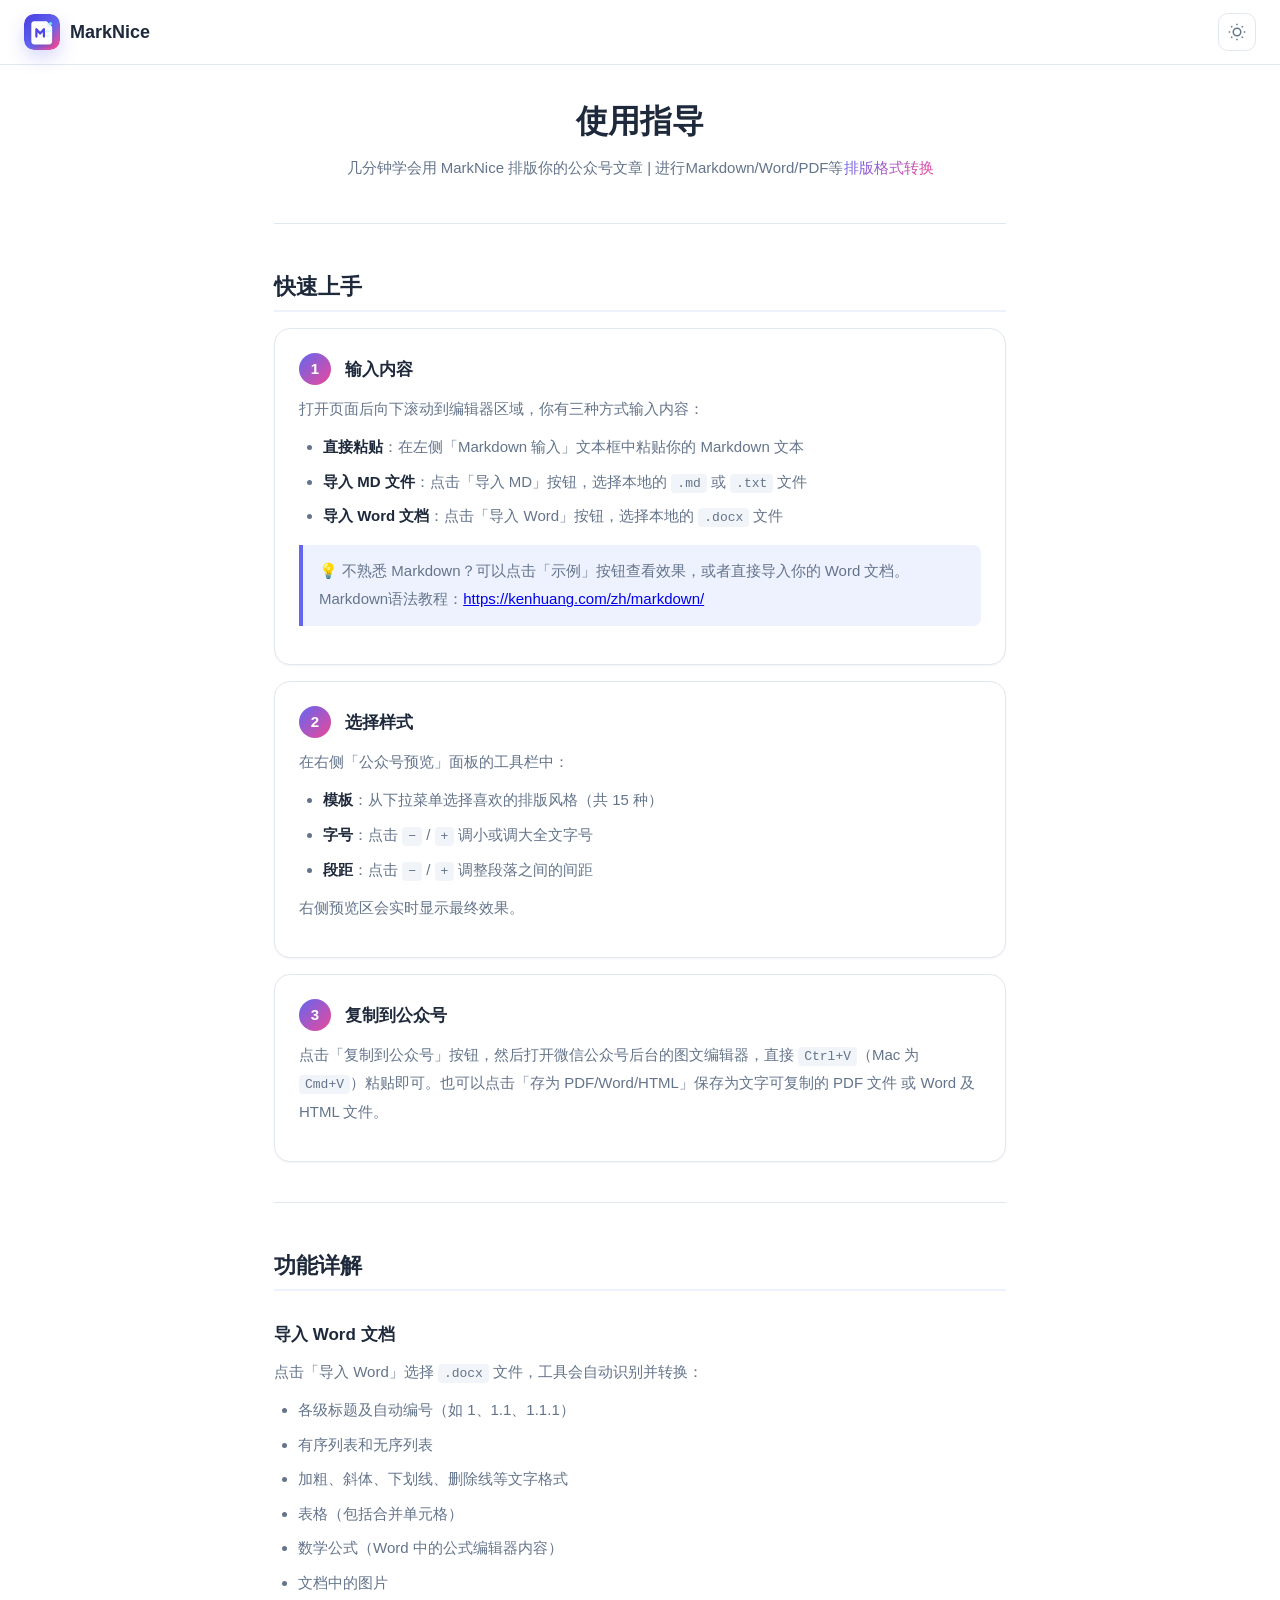
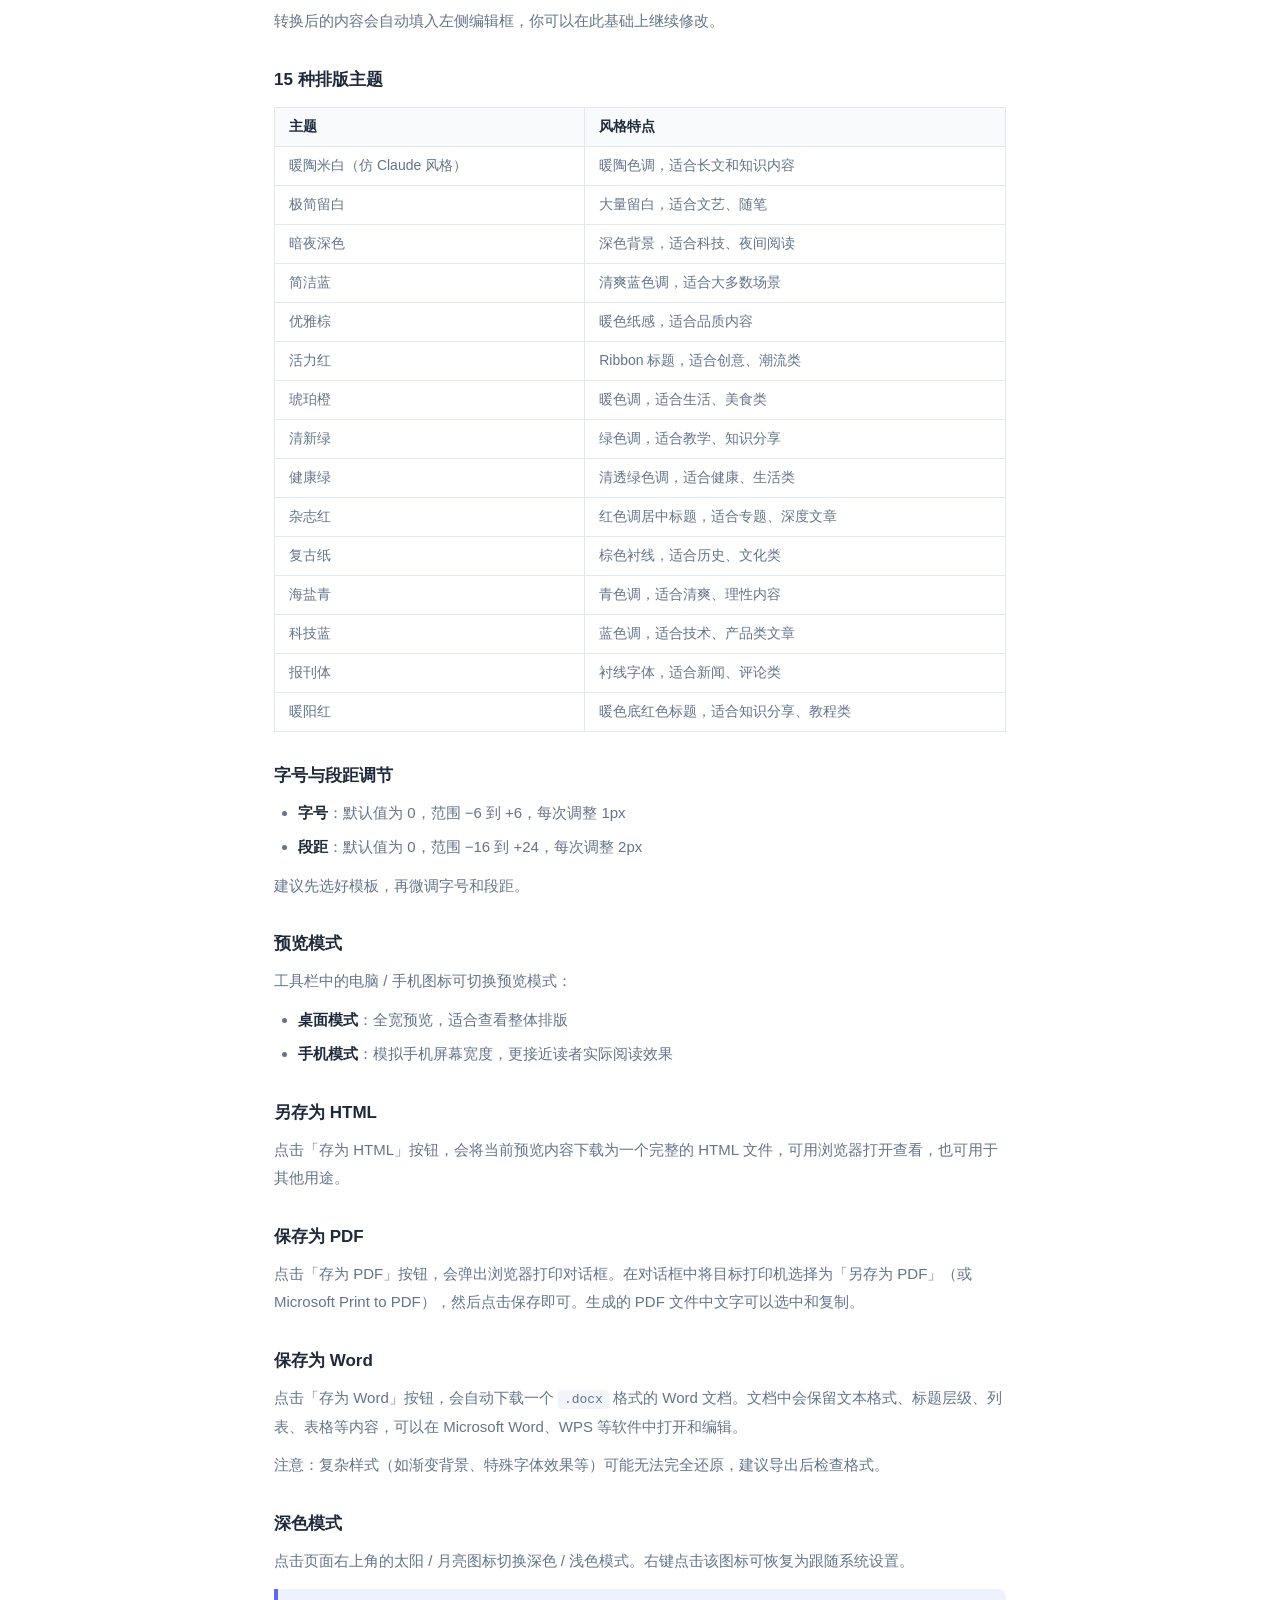
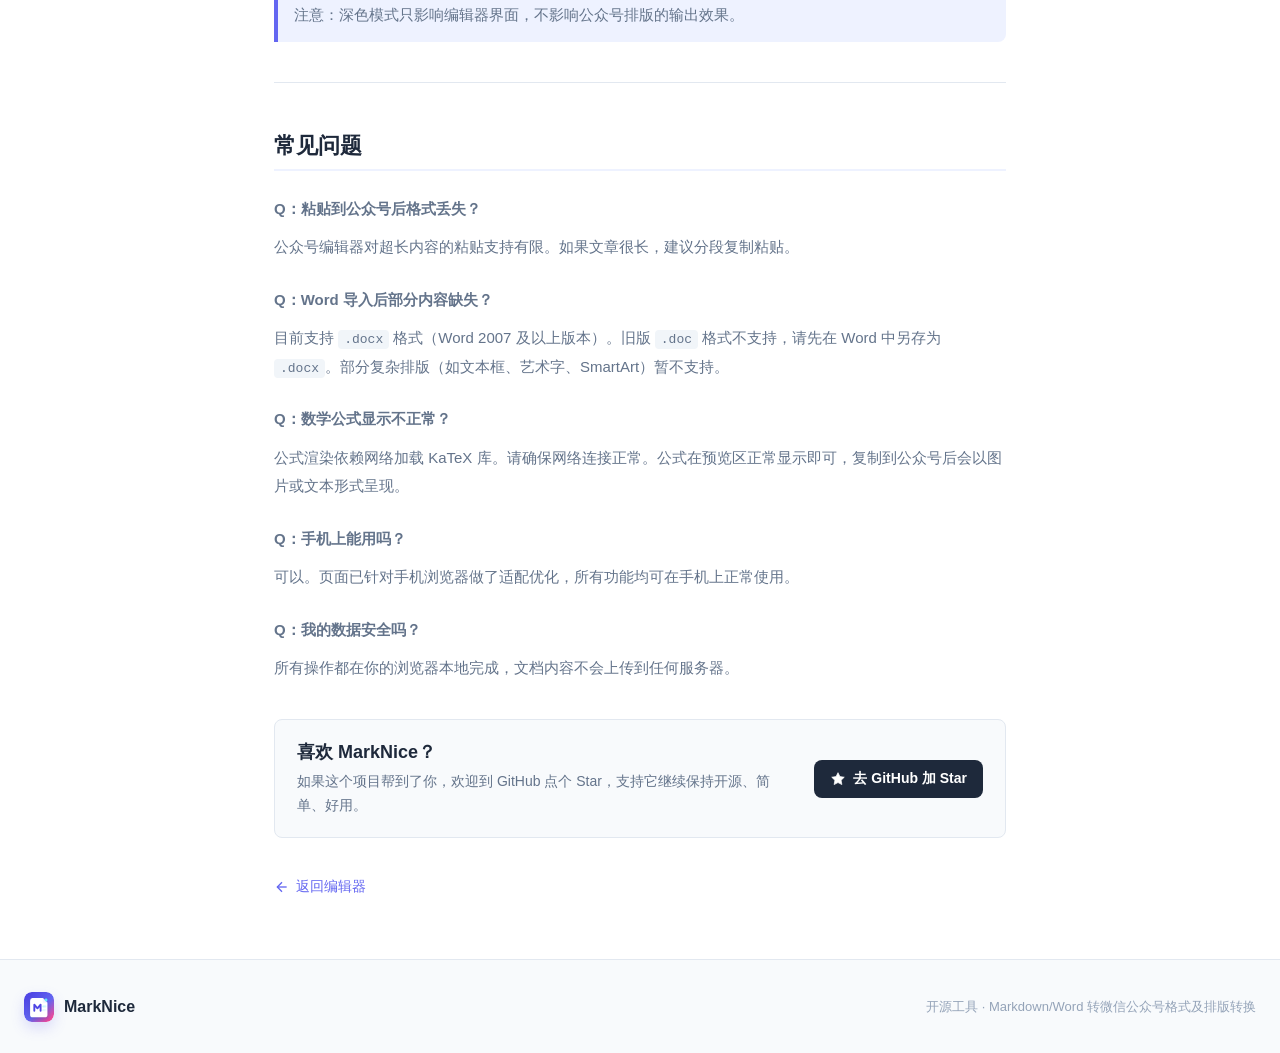
==== commit d67e6cf0: "Fix code block issue" ====
--- a/guide.html
+++ b/guide.html
@@ -145,6 +145,54 @@
       line-height: 1.85;
       color: var(--text-secondary);
     }
+    .star-callout {
+      display: flex;
+      align-items: center;
+      justify-content: space-between;
+      gap: 18px;
+      padding: 20px 22px;
+      margin: 36px 0 0;
+      background: var(--bg-soft);
+      border: 1px solid var(--card-border);
+      border-radius: 8px;
+    }
+    .star-callout h2 {
+      margin: 0 0 6px;
+      padding: 0;
+      border: 0;
+      font-size: 18px;
+    }
+    .star-callout p {
+      margin: 0;
+      font-size: 14px;
+      line-height: 1.7;
+    }
+    .star-link {
+      display: inline-flex;
+      align-items: center;
+      justify-content: center;
+      gap: 7px;
+      flex: 0 0 auto;
+      padding: 10px 16px;
+      border-radius: 8px;
+      background: var(--text);
+      color: var(--bg);
+      font-size: 14px;
+      font-weight: 600;
+      text-decoration: none;
+      transition: opacity 0.2s, transform 0.2s;
+      white-space: nowrap;
+    }
+    .star-link:hover {
+      opacity: 0.86;
+      transform: translateY(-1px);
+    }
+    .star-link svg {
+      width: 16px;
+      height: 16px;
+      fill: currentColor;
+      stroke: currentColor;
+    }
     .back-link {
       display: inline-flex;
       align-items: center;
@@ -163,6 +211,12 @@
       .guide-content h2 { font-size: 19px; margin-top: 36px; }
       .guide-content { padding: 0 16px; }
       .step-card { padding: 18px; }
+      .star-callout {
+        flex-direction: column;
+        align-items: flex-start;
+        padding: 18px;
+      }
+      .star-link { width: 100%; }
     }
   </style>
 </head>
@@ -325,6 +379,17 @@
         <p class="faq-a">所有操作都在你的浏览器本地完成，文档内容不会上传到任何服务器。</p>
       </div>
 
+      <div class="star-callout">
+        <div>
+          <h2>喜欢 MarkNice？</h2>
+          <p>如果这个项目帮到了你，欢迎到 GitHub 点个 Star，支持它继续保持开源、简单、好用。</p>
+        </div>
+        <a class="star-link" href="https://github.com/willmove/marknice" target="_blank" rel="noopener">
+          <svg viewBox="0 0 24 24" aria-hidden="true"><path d="M12 2.5l2.9 5.9 6.5.9-4.7 4.6 1.1 6.5-5.8-3.1-5.8 3.1 1.1-6.5-4.7-4.6 6.5-.9L12 2.5z"/></svg>
+          去 GitHub 加 Star
+        </a>
+      </div>
+
       <a href="./index.html" class="back-link">
         <svg viewBox="0 0 24 24" width="16" height="16" fill="none" stroke="currentColor" stroke-width="2"><line x1="19" y1="12" x2="5" y2="12"/><polyline points="12 19 5 12 12 5"/></svg>
         返回编辑器
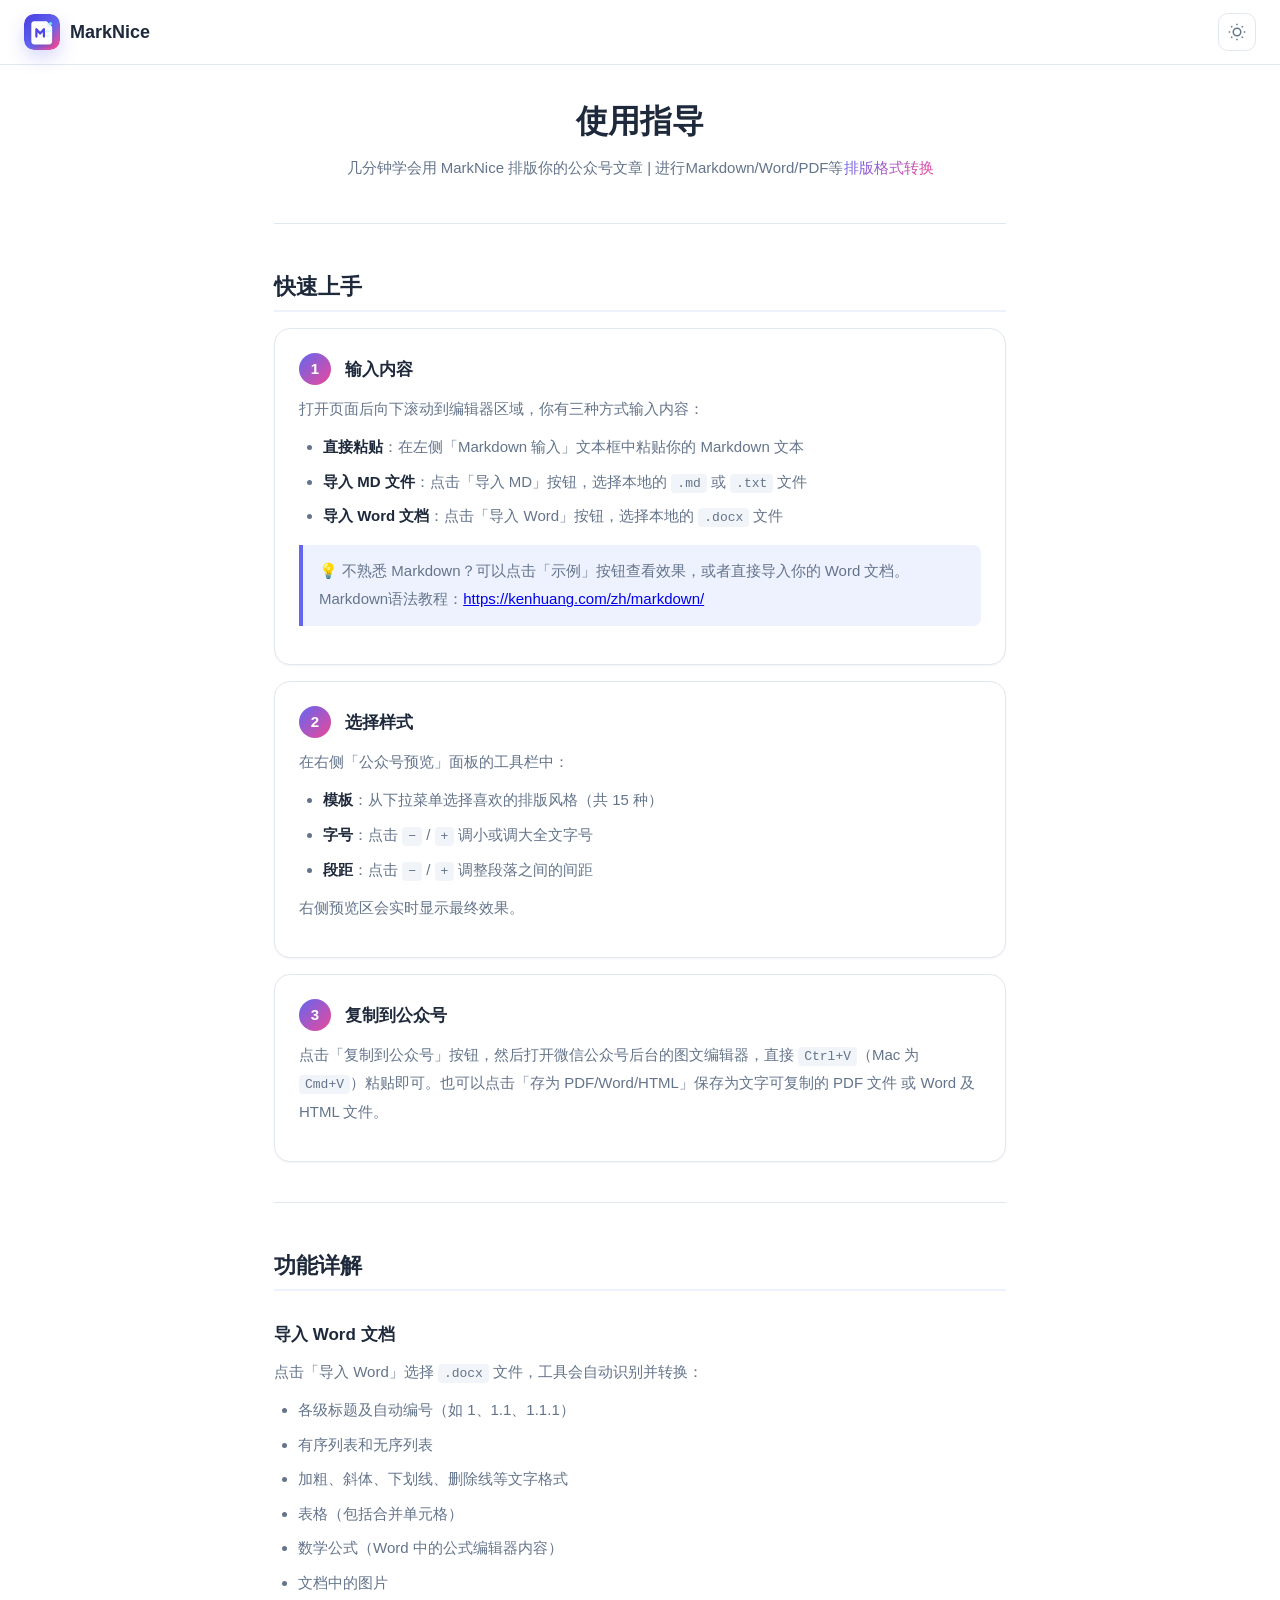
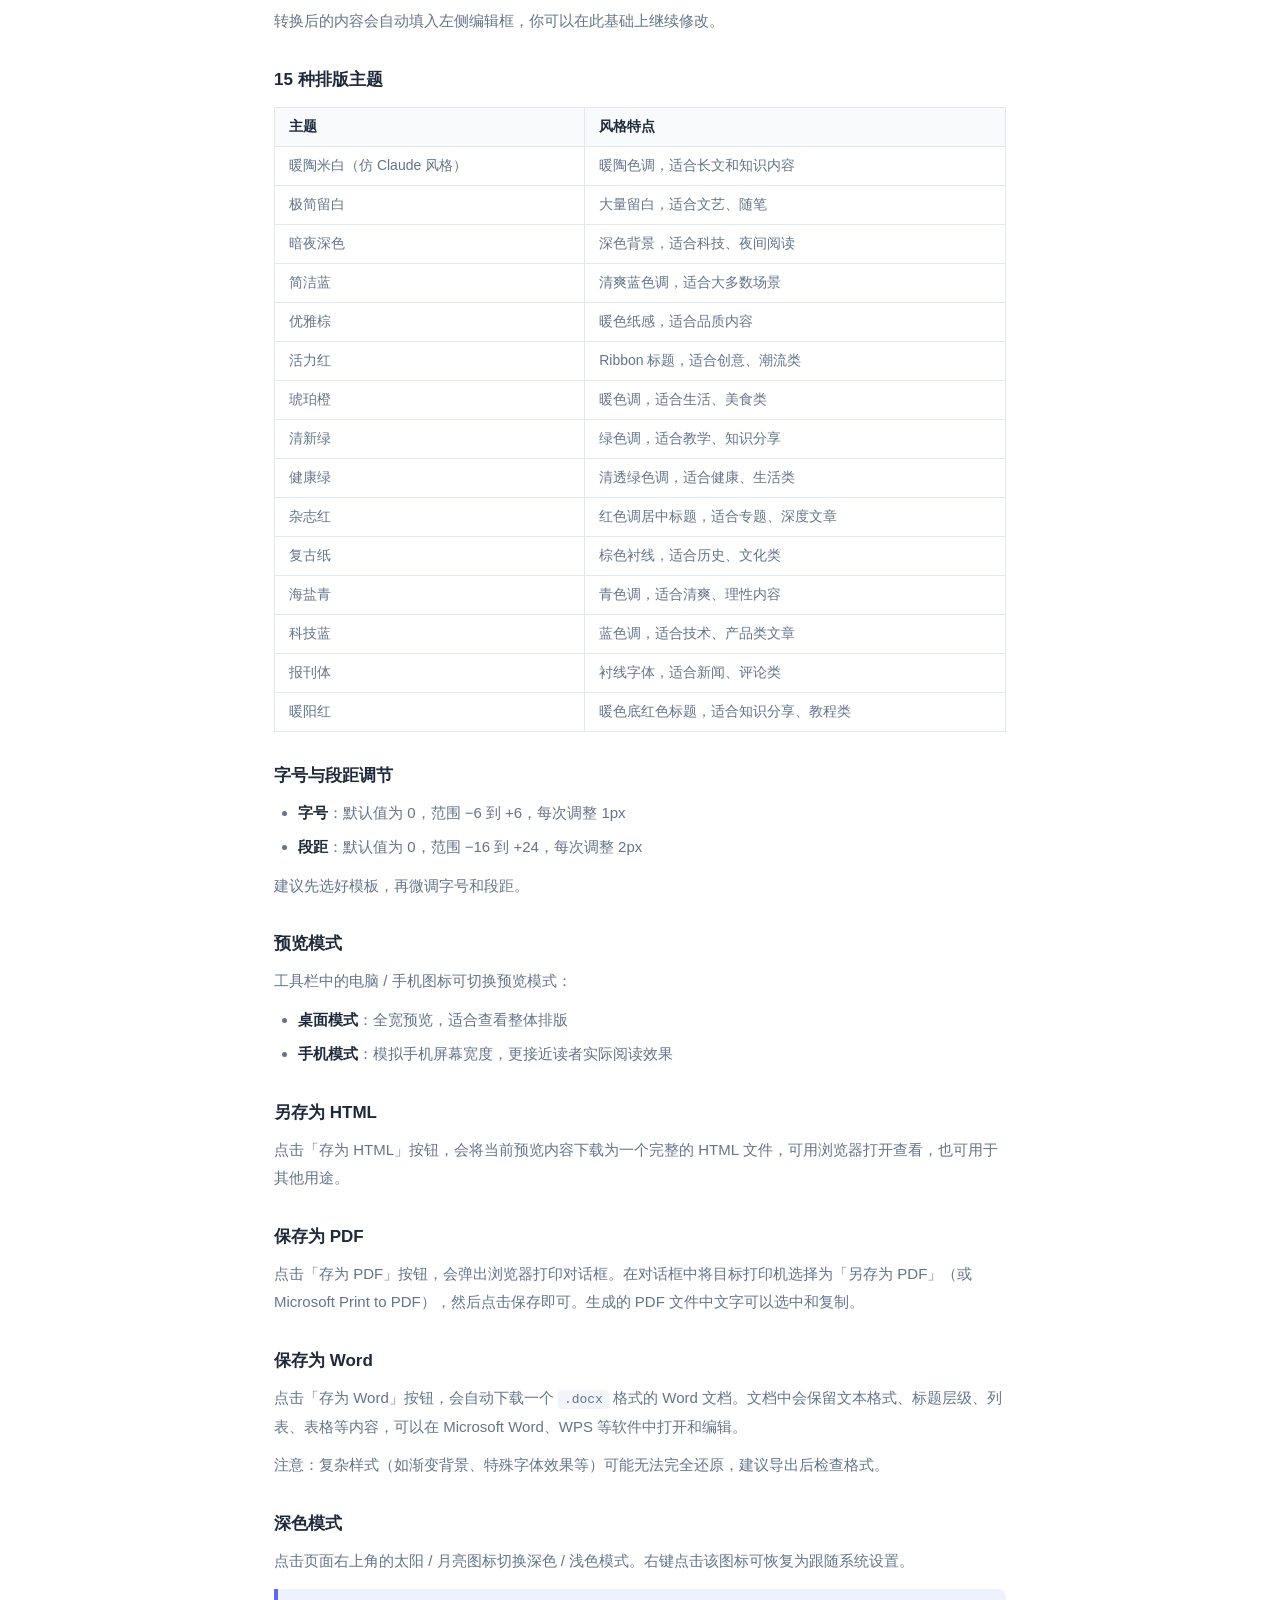
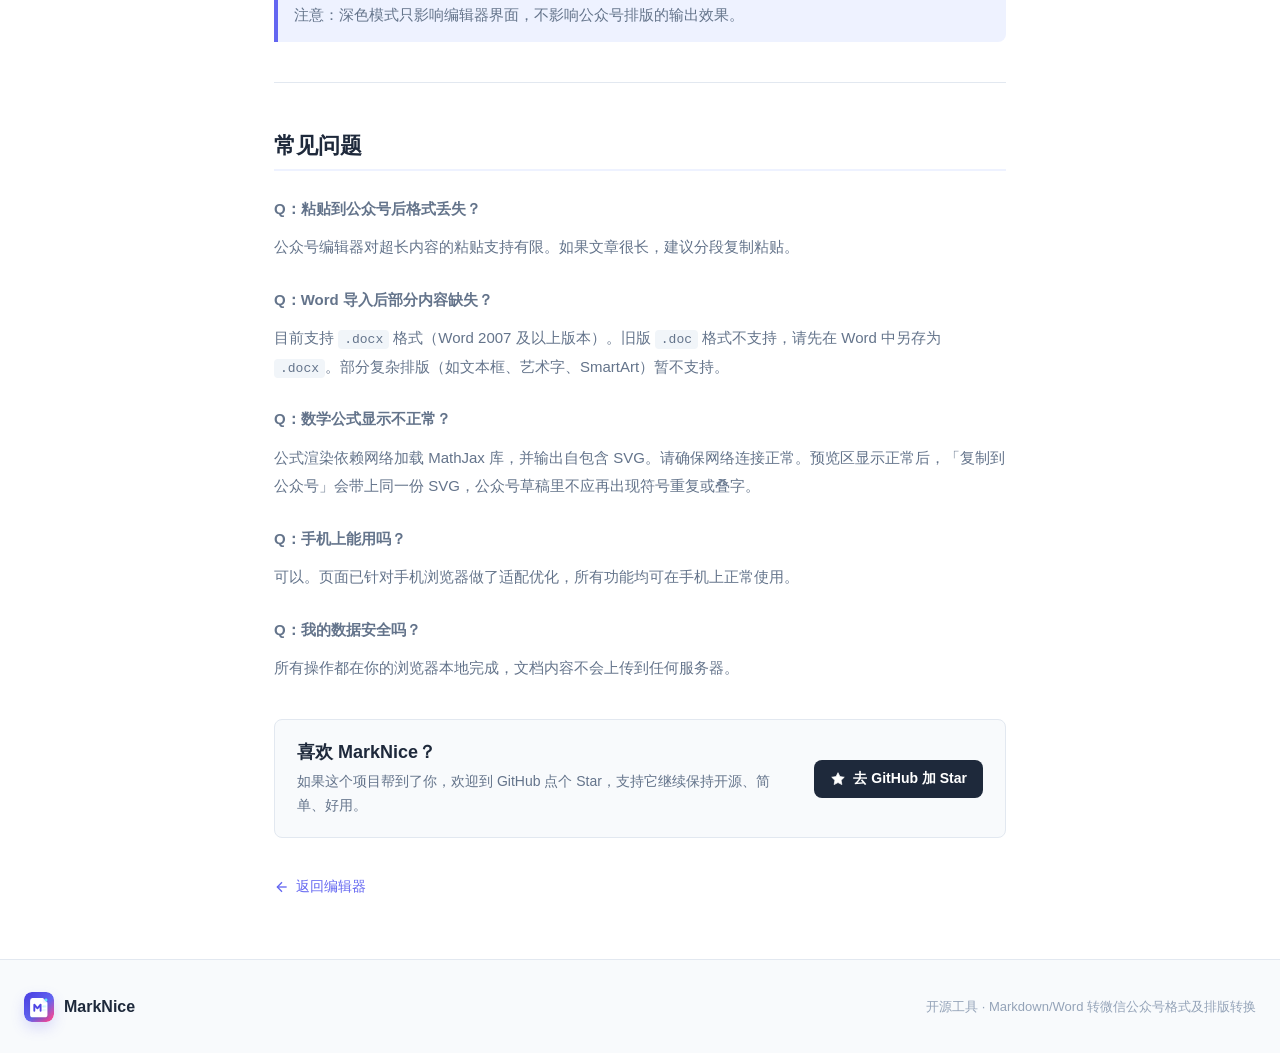
==== commit 28521c31: "fix: render math as MathJax SVG for WeChat paste KaTeX HTML+MathML duplicated symbols after WeChat s" ====
--- a/guide.html
+++ b/guide.html
@@ -366,7 +366,7 @@
 
       <div class="faq-item">
         <p class="faq-q">Q：数学公式显示不正常？</p>
-        <p class="faq-a">公式渲染依赖网络加载 KaTeX 库。请确保网络连接正常。公式在预览区正常显示即可，复制到公众号后会以图片或文本形式呈现。</p>
+        <p class="faq-a">公式渲染依赖网络加载 MathJax 库，并输出自包含 SVG。请确保网络连接正常。预览区显示正常后，「复制到公众号」会带上同一份 SVG，公众号草稿里不应再出现符号重复或叠字。</p>
       </div>
 
       <div class="faq-item">
